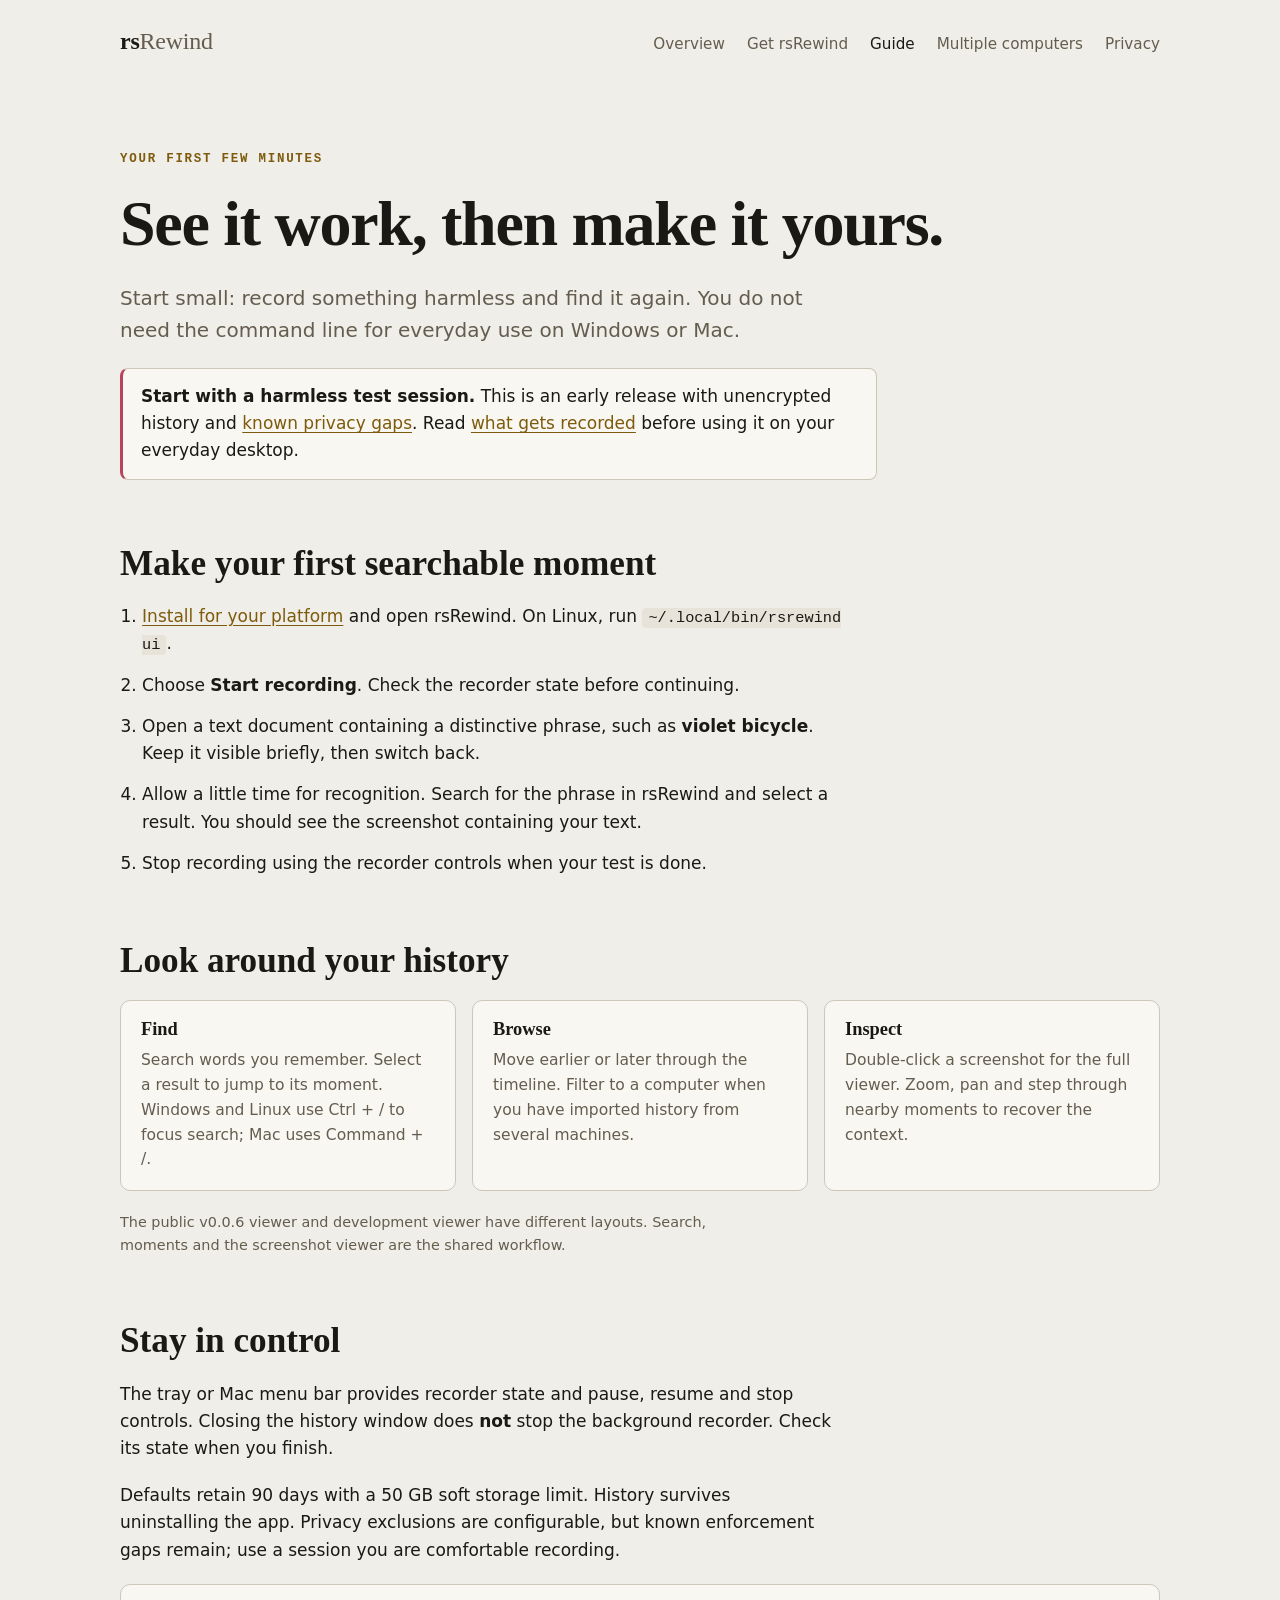
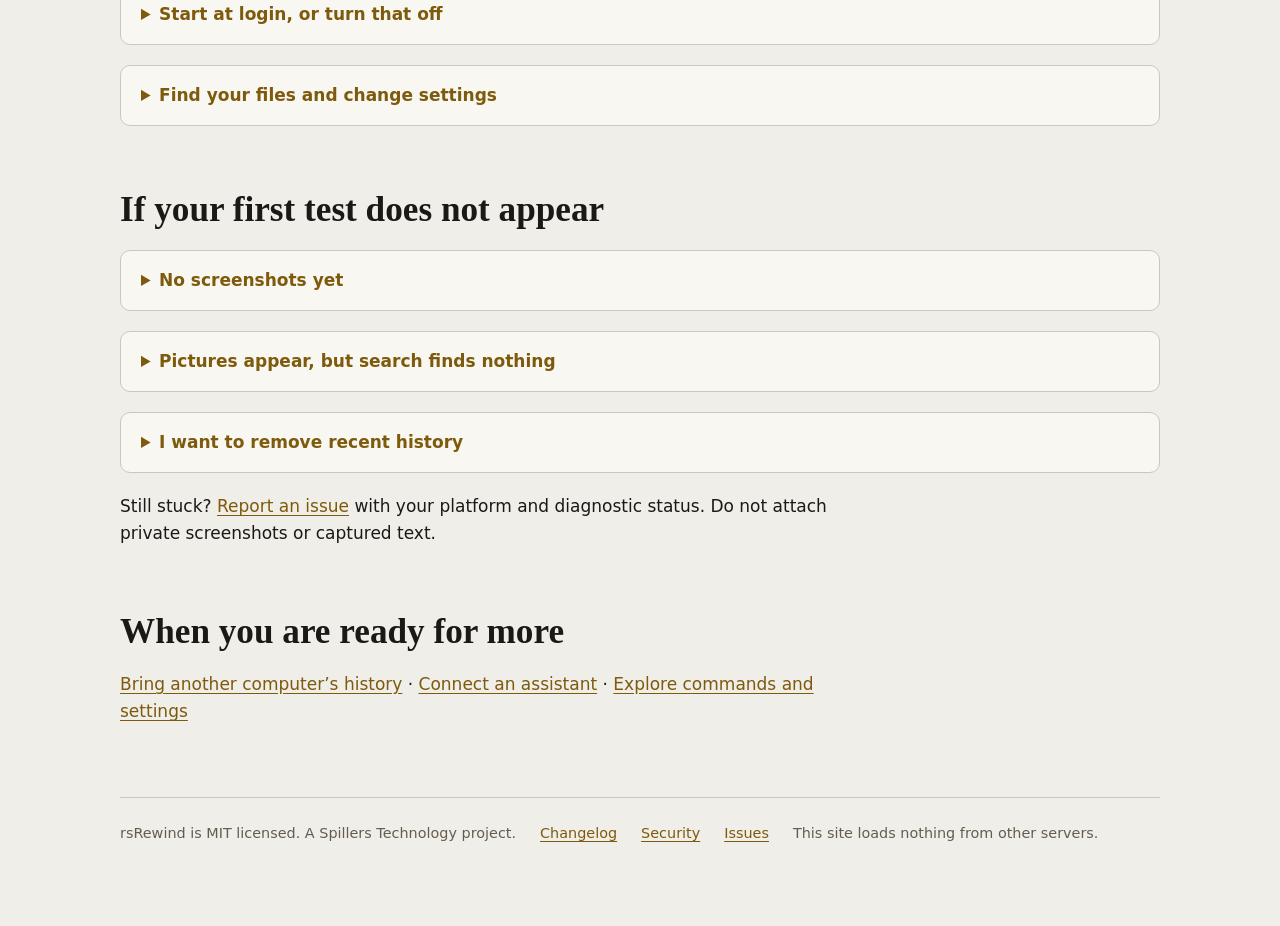
==== site/guide.html @ e47fdcc1 "Make onboarding product-first with platform-aware downloads" ====
<!doctype html>
<html lang="en">
<head>
<meta charset="utf-8">
<meta name="viewport" content="width=device-width,initial-scale=1">
<title>Your first few minutes — rsRewind</title>
<meta name="description" content="Record a harmless test, search your history, and learn the everyday controls.">
<link rel="icon" href="data:image/svg+xml,%3Csvg xmlns=%27http://www.w3.org/2000/svg%27 viewBox=%270 0 32 32%27%3E%3Crect width=%2732%27 height=%2732%27 rx=%277%27 fill=%27%230e0d0c%27/%3E%3Ccircle cx=%2716%27 cy=%2716%27 r=%278%27 fill=%27none%27 stroke=%27%23d4a64a%27 stroke-width=%273%27/%3E%3Cpath d=%27M16 8v8l-5 3%27 stroke=%27%23d4a64a%27 stroke-width=%273%27 fill=%27none%27/%3E%3C/svg%3E">
<link rel="stylesheet" href="style.css">
</head>
<body>
<a class="skip" href="#main">Skip to content</a>
<div class="wrap">
<header class="top"><a class="brand" href="index.html">rs<span>Rewind</span></a><nav aria-label="Site"><a href="index.html">Overview</a><a href="install.html">Get rsRewind</a><a href="guide.html" aria-current="page">Guide</a><a href="probes.html">Multiple computers</a><a href="privacy.html">Privacy</a></nav></header>
<main id="main">
<section class="hero"><div class="kicker">Your first few minutes</div><h1>See it work, then make it yours.</h1><p class="lede">Start small: record something harmless and find it again. You do not need the command line for everyday use on Windows or Mac.</p><div class="callout warn"><p><strong>Start with a harmless test session.</strong> This is an early release with unencrypted history and <a href="https://github.com/spilloid/rsRewind/issues/12">known privacy gaps</a>. Read <a href="privacy.html">what gets recorded</a> before using it on your everyday desktop.</p></div></section>
<section><h2>Make your first searchable moment</h2><ol class="steps"><li><a href="install.html">Install for your platform</a> and open rsRewind. On Linux, run <code>~/.local/bin/rsrewind ui</code>.</li><li>Choose <strong>Start recording</strong>. Check the recorder state before continuing.</li><li>Open a text document containing a distinctive phrase, such as <strong>violet bicycle</strong>. Keep it visible briefly, then switch back.</li><li>Allow a little time for recognition. Search for the phrase in rsRewind and select a result. You should see the screenshot containing your text.</li><li>Stop recording using the recorder controls when your test is done.</li></ol></section>
<section><h2>Look around your history</h2><div class="grid"><div class="card"><h3>Find</h3><p>Search words you remember. Select a result to jump to its moment. Windows and Linux use Ctrl + / to focus search; Mac uses Command + /.</p></div><div class="card"><h3>Browse</h3><p>Move earlier or later through the timeline. Filter to a computer when you have imported history from several machines.</p></div><div class="card"><h3>Inspect</h3><p>Double-click a screenshot for the full viewer. Zoom, pan and step through nearby moments to recover the context.</p></div></div><p class="note">The public v0.0.6 viewer and development viewer have different layouts. Search, moments and the screenshot viewer are the shared workflow.</p></section>
<section><h2>Stay in control</h2><p>The tray or Mac menu bar provides recorder state and pause, resume and stop controls. Closing the history window does <strong>not</strong> stop the background recorder. Check its state when you finish.</p><p>Defaults retain 90 days with a 50 GB soft storage limit. History survives uninstalling the app. Privacy exclusions are configurable, but known enforcement gaps remain; use a session you are comfortable recording.</p><details><summary>Start at login, or turn that off</summary><p>Use the first-run login option where offered, or run <code>rsrewind tray --autostart on</code>. Use <code>--autostart off</code> to disable future login startup. Turning it off does not stop a running recorder or delete history. Mac commands use the executable inside the app; see <a href="https://github.com/spilloid/rsRewind/blob/main/docs/macos.md">Mac setup</a>.</p></details><details><summary>Find your files and change settings</summary><p><code>rsrewind data-dir</code> prints the folder holding your history and <code>config.toml</code>. Defaults are <code>%LOCALAPPDATA%\rsRewind</code> on Windows, <code>~/.local/share/rsRewind</code> on Linux (unless XDG_DATA_HOME is set), and <code>~/Library/Application Support/rsRewind</code> on Mac.</p><p><a href="https://github.com/spilloid/rsRewind/blob/main/docs/cli.md">Storage, settings and command reference →</a></p></details></section>
<section><h2>If your first test does not appear</h2><details><summary>No screenshots yet</summary><p>Check that recording is running, not paused. Try changing the visible screen. Idle, lock and exclusion rules can prevent capture. Run <code>rsrewind doctor</code> for diagnostics. On Mac, check screen-recording permission and restart the app if requested.</p></details><details><summary>Pictures appear, but search finds nothing</summary><p>Text recognition runs in the background; allow it time and try a clear, large text phrase. On Linux, install Tesseract and restart the recorder. On Windows, doctor checks whether an OCR language is available. Mac uses on-device Vision text recognition.</p></details><details><summary>I want to remove recent history</summary><p>Use the tray or menu-bar forget action and confirm it, or <code>rsrewind forget 15m --yes</code>. This removes recent history from the active store. It does not erase backups, exports or copies held elsewhere. <a href="privacy.html">Read deletion limits</a>.</p></details><p>Still stuck? <a href="https://github.com/spilloid/rsRewind/issues">Report an issue</a> with your platform and diagnostic status. Do not attach private screenshots or captured text.</p></section>
<section><h2>When you are ready for more</h2><p><a href="probes.html">Bring another computer’s history</a> · <a href="https://github.com/spilloid/rsRewind/blob/main/docs/mcp.md">Connect an assistant</a> · <a href="https://github.com/spilloid/rsRewind/blob/main/docs/cli.md">Explore commands and settings</a></p></section>
</main>
<footer>
  <span>rsRewind is MIT licensed. A Spillers Technology project.</span>
  <a href="https://github.com/spilloid/rsRewind/blob/main/CHANGELOG.md">Changelog</a>
  <a href="https://github.com/spilloid/rsRewind/blob/main/SECURITY.md">Security</a>
  <a href="https://github.com/spilloid/rsRewind/issues">Issues</a>
  <span>This site loads nothing from other servers.</span>
</footer>

</div>
</body>
</html>
---- site/style.css ----
/* rsRewind site. Satin black, warm ivory, gold accent. System fonts only: a privacy tool's site
   makes no third-party requests (no web fonts, no analytics, no CDN scripts). */
:root{
  --bg:#0e0d0c; --surface:#171513; --raised:#201d1a; --ink:#efe8da; --muted:#a39a88; --line:#33302b;
  --gold:#d4a64a; --violet:#a597ff; --sky:#6cc1e8; --mint:#6fd0a8; --rose:#e8869a; --on-gold:#17120a;
  --display:Charter,'Iowan Old Style','Palatino Linotype',Palatino,Georgia,serif;
  --body:system-ui,-apple-system,'Segoe UI',Roboto,'Helvetica Neue',sans-serif;
  --mono:ui-monospace,'Cascadia Code','SF Mono',Consolas,monospace;
  color-scheme:dark;
}
@media (prefers-color-scheme:light){:root:not([data-theme="dark"]){
  --bg:#f0eee8; --surface:#f9f7f2; --raised:#e7e3d9; --ink:#1b1916; --muted:#645d4f; --line:#cdc7b9;
  --gold:#7d5a0c; --violet:#5a47d6; --sky:#1f6f99; --mint:#17795a; --rose:#b8435c; --on-gold:#fff8e8; color-scheme:light}}
:root[data-theme="light"]{
  --bg:#f0eee8; --surface:#f9f7f2; --raised:#e7e3d9; --ink:#1b1916; --muted:#645d4f; --line:#cdc7b9;
  --gold:#7d5a0c; --violet:#5a47d6; --sky:#1f6f99; --mint:#17795a; --rose:#b8435c; --on-gold:#fff8e8; color-scheme:light}
:root[data-theme="dark"]{
  --bg:#0e0d0c; --surface:#171513; --raised:#201d1a; --ink:#efe8da; --muted:#a39a88; --line:#33302b;
  --gold:#d4a64a; --violet:#a597ff; --sky:#6cc1e8; --mint:#6fd0a8; --rose:#e8869a; --on-gold:#17120a; color-scheme:dark}
*{box-sizing:border-box}
html{scroll-behavior:smooth}
body{margin:0;background:var(--bg);color:var(--ink);font:400 17px/1.6 var(--body);padding-inline:20px}
a{color:var(--gold);text-underline-offset:3px} a:hover{color:var(--ink)}
a:focus-visible,button:focus-visible{outline:2px solid var(--gold);outline-offset:3px;border-radius:3px}
.wrap{max-width:1040px;margin:0 auto;display:flex;flex-direction:column;gap:72px;padding-block:28px 80px}
header.top{display:flex;flex-wrap:wrap;gap:12px 28px;align-items:baseline;justify-content:space-between}
.brand{font:700 1.5rem var(--display);color:var(--ink);text-decoration:none;letter-spacing:-.01em}
.brand span{color:var(--muted);font-weight:400}
nav{display:flex;flex-wrap:wrap;gap:6px 22px;font-size:.95rem}
nav a{color:var(--muted);text-decoration:none} nav a:hover,nav a[aria-current]{color:var(--ink)}
h1,h2,h3{font-family:var(--display);line-height:1.12;text-wrap:balance;margin:0}
h1{font-size:clamp(2.3rem,6vw,4rem);font-weight:700;letter-spacing:-.02em}
h2{font-size:clamp(1.6rem,3.4vw,2.2rem);font-weight:700}
h3{font-size:1.15rem;font-weight:700}
p{margin:0;max-width:66ch} .lede{font-size:1.25rem;color:var(--muted);max-width:56ch}
.kicker{font:600 .78rem var(--mono);letter-spacing:.14em;text-transform:uppercase;color:var(--gold)}
section{display:flex;flex-direction:column;gap:20px;min-width:0}
.hero{display:flex;flex-direction:column;gap:22px;padding-top:24px}
.cta{display:flex;flex-wrap:wrap;gap:12px;align-items:center}
.btn{display:inline-block;font:600 1rem var(--body);padding:12px 20px;border-radius:8px;text-decoration:none;border:1px solid var(--line);color:var(--ink);background:var(--raised)}
.btn.primary{background:var(--gold);color:var(--on-gold);border-color:var(--gold)}
.btn:hover{border-color:var(--gold);color:var(--ink)} .btn.primary:hover{color:var(--on-gold);filter:brightness(1.08)}
.note{font-size:.9rem;color:var(--muted)}
.grid{display:grid;grid-template-columns:repeat(auto-fit,minmax(250px,1fr));gap:16px}
.card{background:var(--surface);border:1px solid var(--line);border-radius:10px;padding:18px 20px;display:flex;flex-direction:column;gap:8px;min-width:0}
.card p{font-size:.97rem;color:var(--muted)}
pre,code{font-family:var(--mono)} code{font-size:.9em;background:var(--raised);padding:1px 6px;border-radius:4px}
pre{margin:0;background:var(--surface);border:1px solid var(--line);border-radius:8px;padding:14px 16px;overflow-x:auto;font-size:.88rem;line-height:1.55}
pre code{background:none;padding:0}
.shot{margin:0;display:flex;flex-direction:column;gap:10px}
.shot img{width:100%;height:auto;display:block;border-radius:10px;border:1px solid var(--line);background:var(--surface)}
.shot figcaption{font-size:.92rem;color:var(--muted);max-width:70ch}
.shots{display:grid;grid-template-columns:repeat(auto-fit,minmax(min(100%,460px),1fr));gap:28px}
.shot.wide{grid-column:1/-1}
.tablewrap{overflow-x:auto;border:1px solid var(--line);border-radius:10px}
table{border-collapse:collapse;width:100%;min-width:560px;font-size:.95rem}
th,td{padding:10px 14px;text-align:left;border-bottom:1px solid var(--line);vertical-align:top}
th{font-size:.74rem;letter-spacing:.1em;text-transform:uppercase;color:var(--muted)} tr:last-child td{border-bottom:0}
ol.steps{margin:0;padding-left:1.3em;display:flex;flex-direction:column;gap:14px;max-width:68ch}
.callout{border:1px solid var(--line);border-left:3px solid var(--gold);border-radius:8px;padding:14px 18px;background:var(--surface);max-width:70ch}
.callout.warn{border-left-color:var(--rose)}
footer{border-top:1px solid var(--line);padding-top:24px;display:flex;flex-wrap:wrap;gap:8px 24px;color:var(--muted);font-size:.9rem}
@media (max-width:560px){body{font-size:16px;padding-inline:16px}.wrap{gap:56px}table{min-width:0;font-size:.9rem}th,td{padding:9px 10px}}
@media (prefers-reduced-motion:reduce){html{scroll-behavior:auto}}

main{display:flex;flex-direction:column;gap:64px;min-width:0}
section[id]{scroll-margin-top:24px}
details{border:1px solid var(--line);border-radius:10px;padding:16px 20px;background:var(--surface)}
summary{cursor:pointer;font-weight:600;color:var(--gold)}
summary:focus-visible{outline:2px solid var(--gold);outline-offset:4px}
details[open]>:not(summary){margin-top:18px}
details section{margin-top:32px}
.skip{position:absolute;top:-100px;left:16px;background:var(--surface);padding:12px;z-index:2}
.skip:focus{top:8px}
@media(max-width:560px){main{gap:48px}.btn{width:100%;text-align:center}}
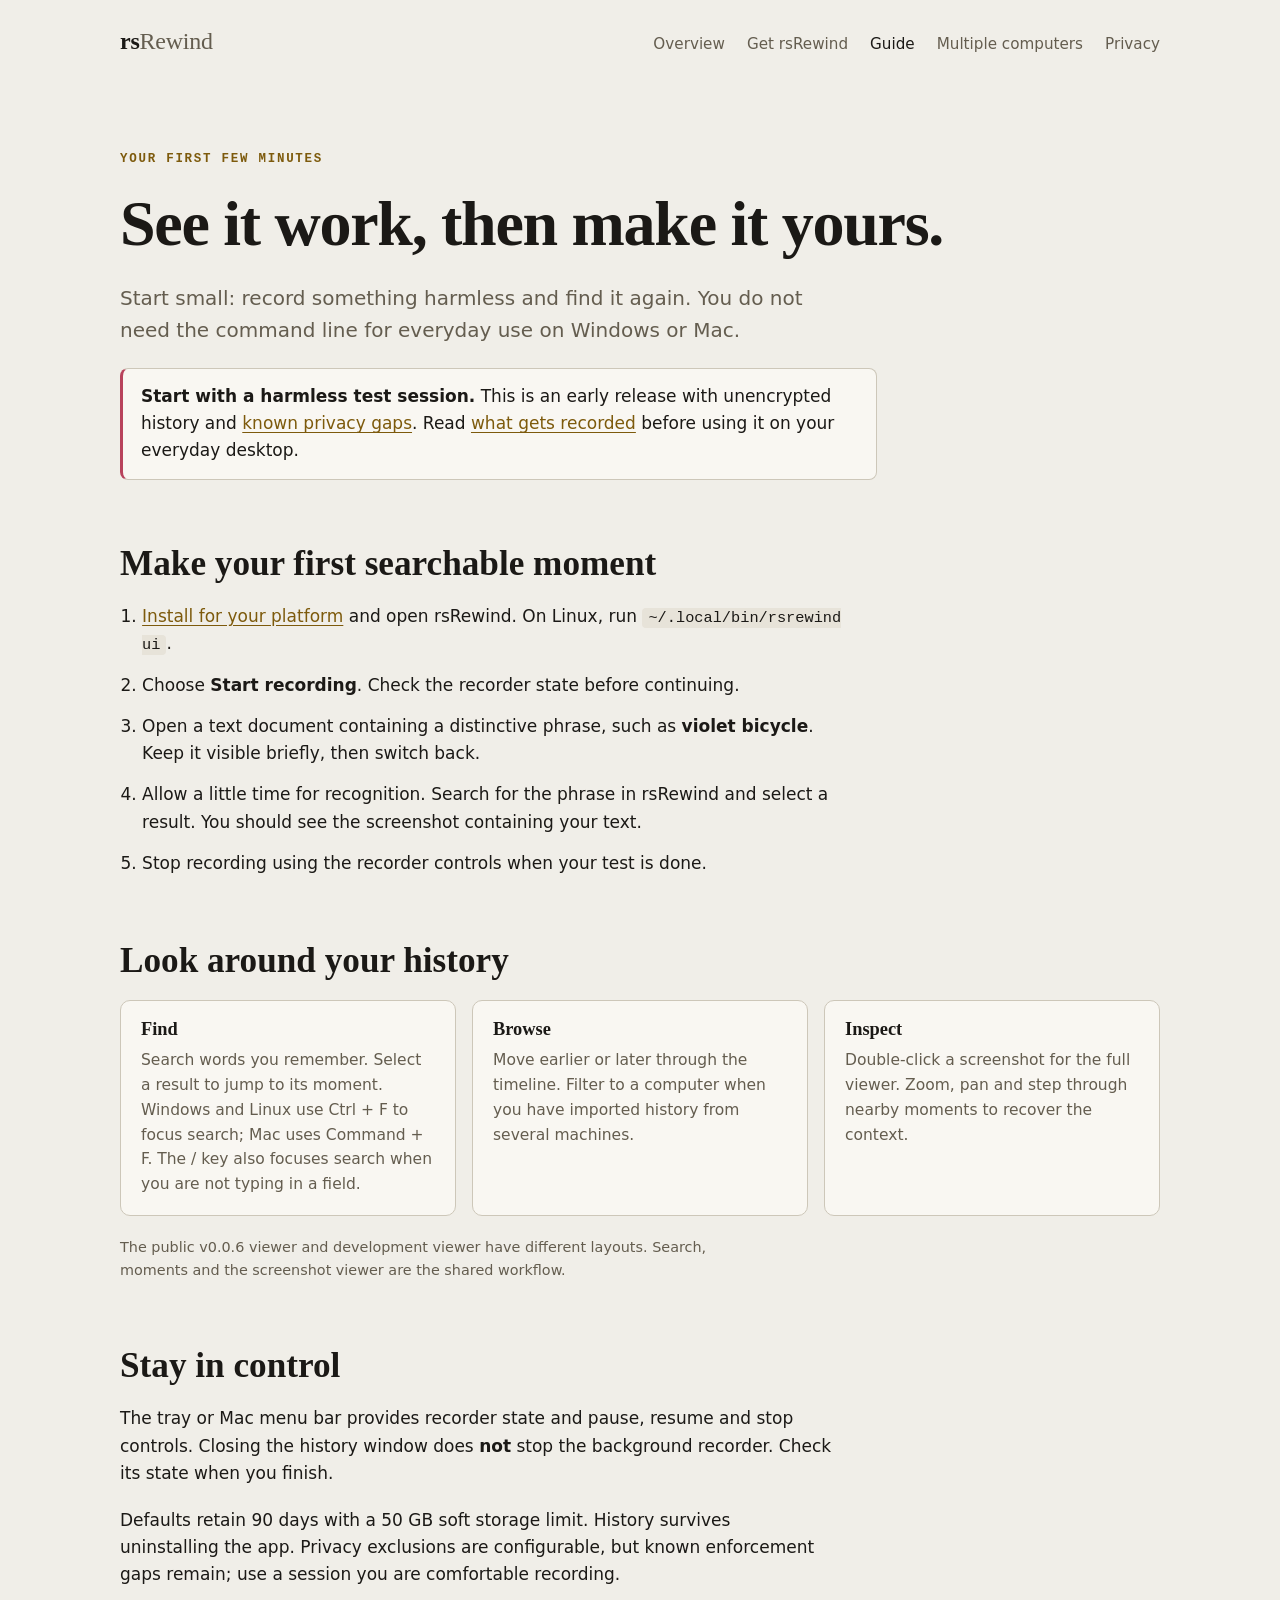
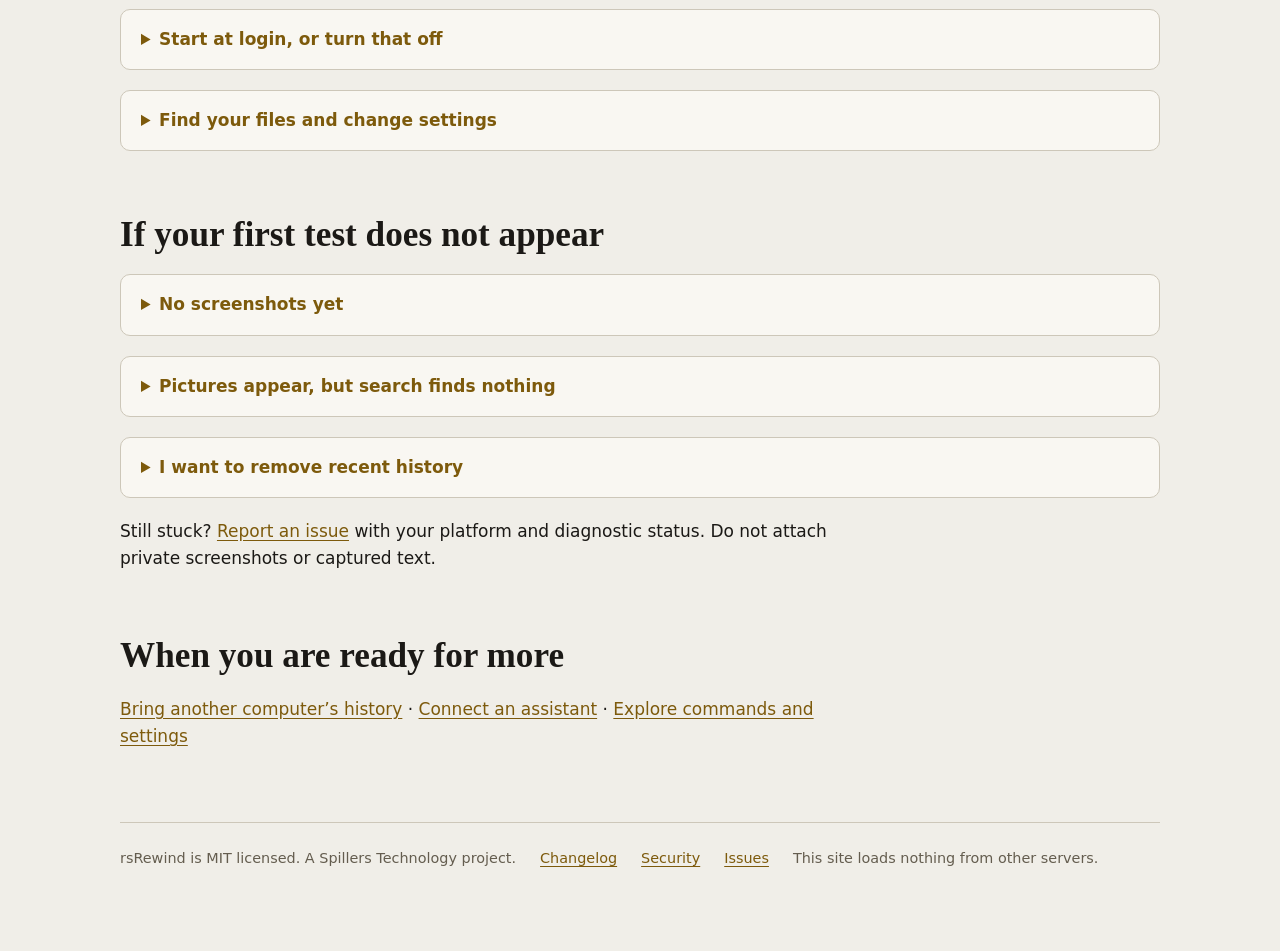
==== commit 49bda262: "Verify guide shortcuts and document Mac bundle notices" ====
--- a/site/guide.html
+++ b/site/guide.html
@@ -15,7 +15,7 @@
 <main id="main">
 <section class="hero"><div class="kicker">Your first few minutes</div><h1>See it work, then make it yours.</h1><p class="lede">Start small: record something harmless and find it again. You do not need the command line for everyday use on Windows or Mac.</p><div class="callout warn"><p><strong>Start with a harmless test session.</strong> This is an early release with unencrypted history and <a href="https://github.com/spilloid/rsRewind/issues/12">known privacy gaps</a>. Read <a href="privacy.html">what gets recorded</a> before using it on your everyday desktop.</p></div></section>
 <section><h2>Make your first searchable moment</h2><ol class="steps"><li><a href="install.html">Install for your platform</a> and open rsRewind. On Linux, run <code>~/.local/bin/rsrewind ui</code>.</li><li>Choose <strong>Start recording</strong>. Check the recorder state before continuing.</li><li>Open a text document containing a distinctive phrase, such as <strong>violet bicycle</strong>. Keep it visible briefly, then switch back.</li><li>Allow a little time for recognition. Search for the phrase in rsRewind and select a result. You should see the screenshot containing your text.</li><li>Stop recording using the recorder controls when your test is done.</li></ol></section>
-<section><h2>Look around your history</h2><div class="grid"><div class="card"><h3>Find</h3><p>Search words you remember. Select a result to jump to its moment. Windows and Linux use Ctrl + / to focus search; Mac uses Command + /.</p></div><div class="card"><h3>Browse</h3><p>Move earlier or later through the timeline. Filter to a computer when you have imported history from several machines.</p></div><div class="card"><h3>Inspect</h3><p>Double-click a screenshot for the full viewer. Zoom, pan and step through nearby moments to recover the context.</p></div></div><p class="note">The public v0.0.6 viewer and development viewer have different layouts. Search, moments and the screenshot viewer are the shared workflow.</p></section>
+<section><h2>Look around your history</h2><div class="grid"><div class="card"><h3>Find</h3><p>Search words you remember. Select a result to jump to its moment. Windows and Linux use Ctrl + F to focus search; Mac uses Command + F. The / key also focuses search when you are not typing in a field.</p></div><div class="card"><h3>Browse</h3><p>Move earlier or later through the timeline. Filter to a computer when you have imported history from several machines.</p></div><div class="card"><h3>Inspect</h3><p>Double-click a screenshot for the full viewer. Zoom, pan and step through nearby moments to recover the context.</p></div></div><p class="note">The public v0.0.6 viewer and development viewer have different layouts. Search, moments and the screenshot viewer are the shared workflow.</p></section>
 <section><h2>Stay in control</h2><p>The tray or Mac menu bar provides recorder state and pause, resume and stop controls. Closing the history window does <strong>not</strong> stop the background recorder. Check its state when you finish.</p><p>Defaults retain 90 days with a 50 GB soft storage limit. History survives uninstalling the app. Privacy exclusions are configurable, but known enforcement gaps remain; use a session you are comfortable recording.</p><details><summary>Start at login, or turn that off</summary><p>Use the first-run login option where offered, or run <code>rsrewind tray --autostart on</code>. Use <code>--autostart off</code> to disable future login startup. Turning it off does not stop a running recorder or delete history. Mac commands use the executable inside the app; see <a href="https://github.com/spilloid/rsRewind/blob/main/docs/macos.md">Mac setup</a>.</p></details><details><summary>Find your files and change settings</summary><p><code>rsrewind data-dir</code> prints the folder holding your history and <code>config.toml</code>. Defaults are <code>%LOCALAPPDATA%\rsRewind</code> on Windows, <code>~/.local/share/rsRewind</code> on Linux (unless XDG_DATA_HOME is set), and <code>~/Library/Application Support/rsRewind</code> on Mac.</p><p><a href="https://github.com/spilloid/rsRewind/blob/main/docs/cli.md">Storage, settings and command reference →</a></p></details></section>
 <section><h2>If your first test does not appear</h2><details><summary>No screenshots yet</summary><p>Check that recording is running, not paused. Try changing the visible screen. Idle, lock and exclusion rules can prevent capture. Run <code>rsrewind doctor</code> for diagnostics. On Mac, check screen-recording permission and restart the app if requested.</p></details><details><summary>Pictures appear, but search finds nothing</summary><p>Text recognition runs in the background; allow it time and try a clear, large text phrase. On Linux, install Tesseract and restart the recorder. On Windows, doctor checks whether an OCR language is available. Mac uses on-device Vision text recognition.</p></details><details><summary>I want to remove recent history</summary><p>Use the tray or menu-bar forget action and confirm it, or <code>rsrewind forget 15m --yes</code>. This removes recent history from the active store. It does not erase backups, exports or copies held elsewhere. <a href="privacy.html">Read deletion limits</a>.</p></details><p>Still stuck? <a href="https://github.com/spilloid/rsRewind/issues">Report an issue</a> with your platform and diagnostic status. Do not attach private screenshots or captured text.</p></section>
 <section><h2>When you are ready for more</h2><p><a href="probes.html">Bring another computer’s history</a> · <a href="https://github.com/spilloid/rsRewind/blob/main/docs/mcp.md">Connect an assistant</a> · <a href="https://github.com/spilloid/rsRewind/blob/main/docs/cli.md">Explore commands and settings</a></p></section>
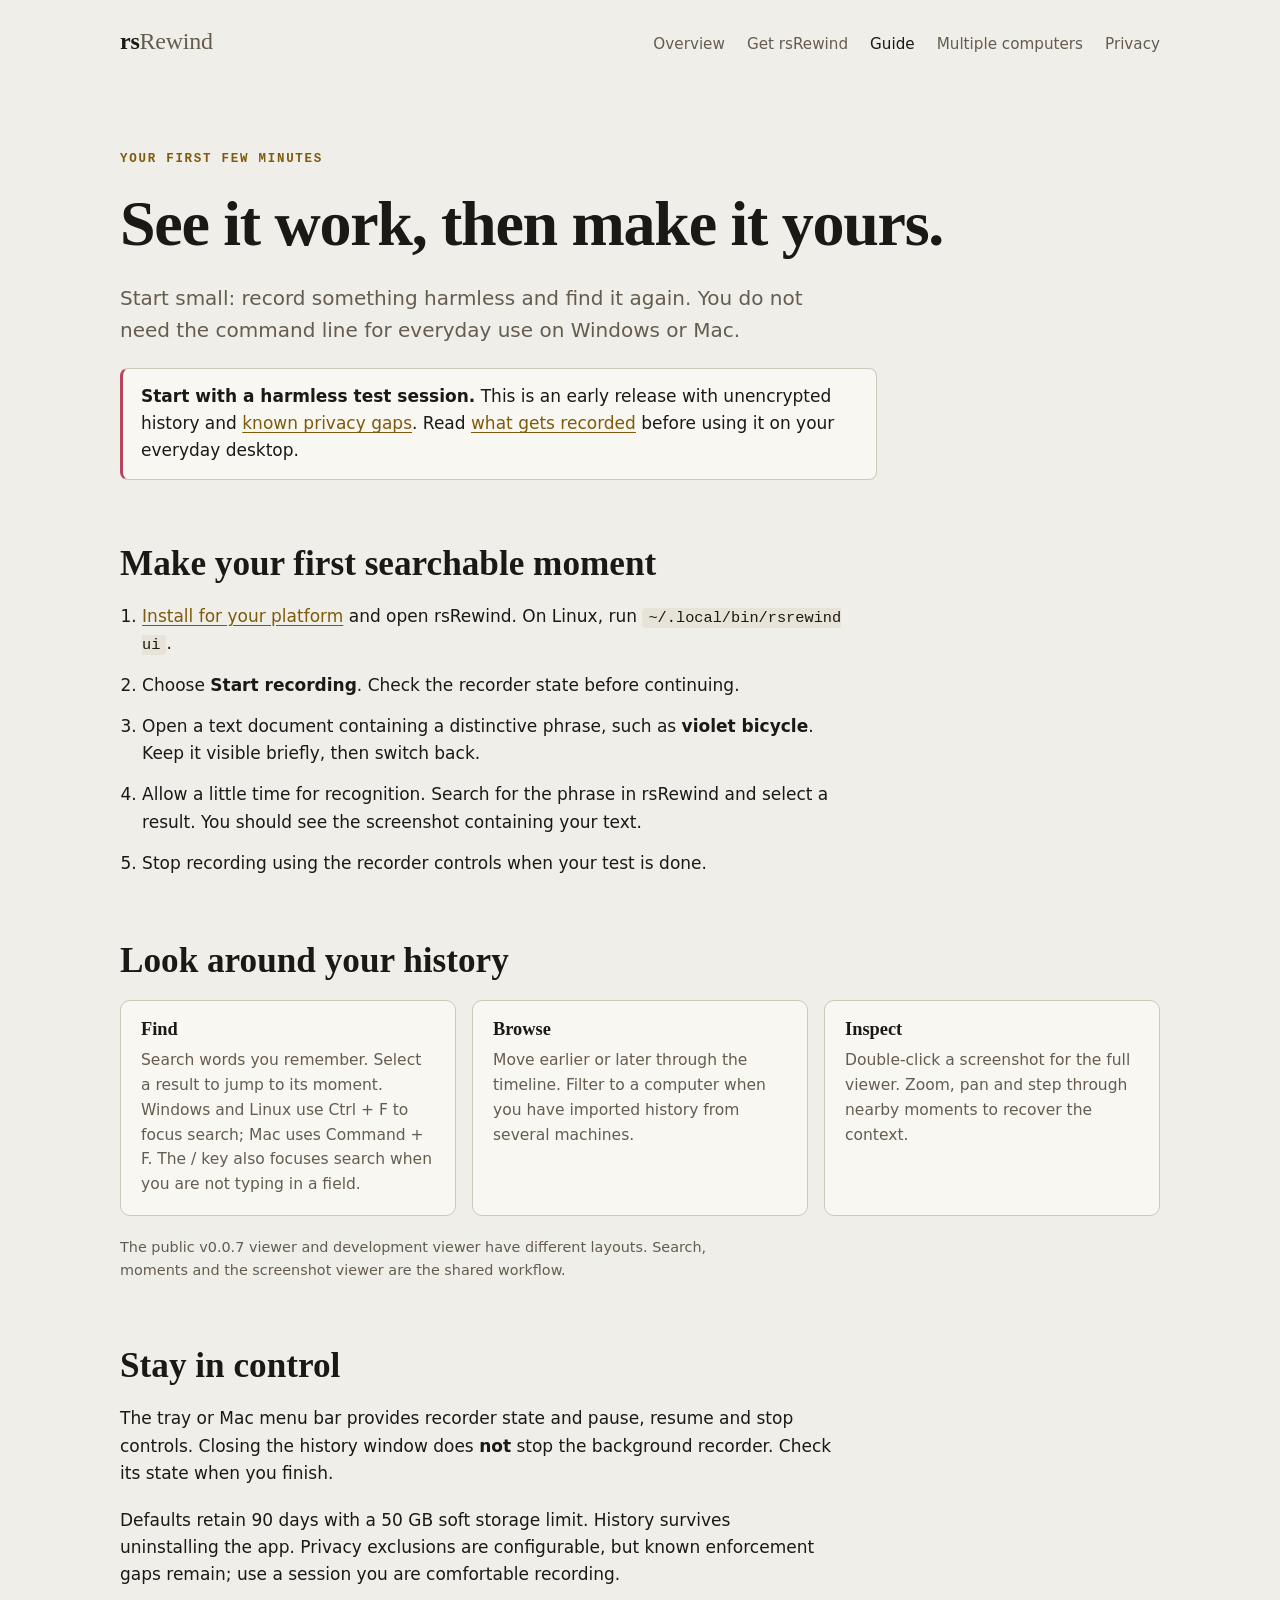
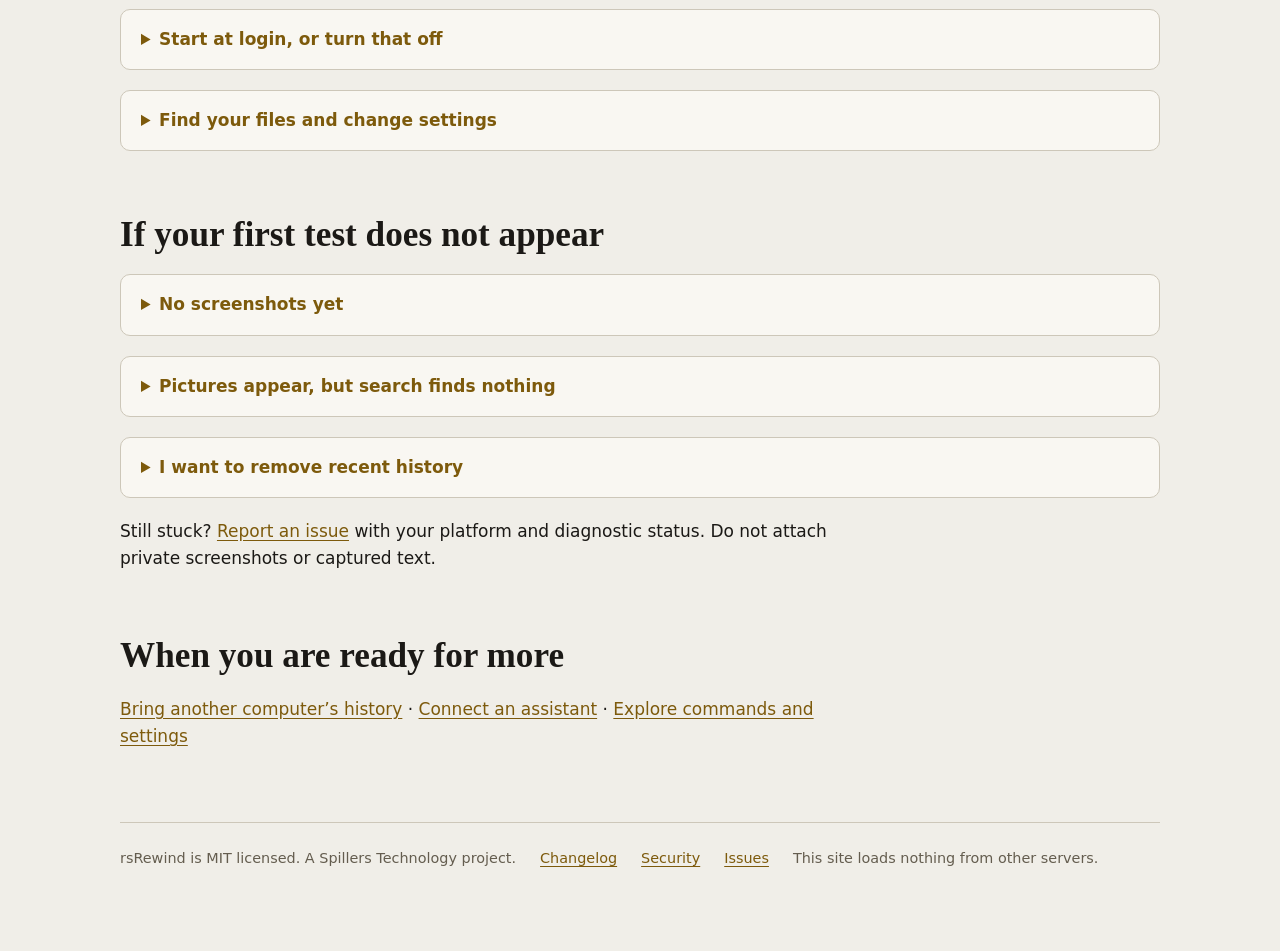
==== commit 4007bd5c: "release: 0.0.7, with AppImage and macOS DMG in the release pipeline The release workflow now builds " ====
--- a/site/guide.html
+++ b/site/guide.html
@@ -15,7 +15,7 @@
 <main id="main">
 <section class="hero"><div class="kicker">Your first few minutes</div><h1>See it work, then make it yours.</h1><p class="lede">Start small: record something harmless and find it again. You do not need the command line for everyday use on Windows or Mac.</p><div class="callout warn"><p><strong>Start with a harmless test session.</strong> This is an early release with unencrypted history and <a href="https://github.com/spilloid/rsRewind/issues/12">known privacy gaps</a>. Read <a href="privacy.html">what gets recorded</a> before using it on your everyday desktop.</p></div></section>
 <section><h2>Make your first searchable moment</h2><ol class="steps"><li><a href="install.html">Install for your platform</a> and open rsRewind. On Linux, run <code>~/.local/bin/rsrewind ui</code>.</li><li>Choose <strong>Start recording</strong>. Check the recorder state before continuing.</li><li>Open a text document containing a distinctive phrase, such as <strong>violet bicycle</strong>. Keep it visible briefly, then switch back.</li><li>Allow a little time for recognition. Search for the phrase in rsRewind and select a result. You should see the screenshot containing your text.</li><li>Stop recording using the recorder controls when your test is done.</li></ol></section>
-<section><h2>Look around your history</h2><div class="grid"><div class="card"><h3>Find</h3><p>Search words you remember. Select a result to jump to its moment. Windows and Linux use Ctrl + F to focus search; Mac uses Command + F. The / key also focuses search when you are not typing in a field.</p></div><div class="card"><h3>Browse</h3><p>Move earlier or later through the timeline. Filter to a computer when you have imported history from several machines.</p></div><div class="card"><h3>Inspect</h3><p>Double-click a screenshot for the full viewer. Zoom, pan and step through nearby moments to recover the context.</p></div></div><p class="note">The public v0.0.6 viewer and development viewer have different layouts. Search, moments and the screenshot viewer are the shared workflow.</p></section>
+<section><h2>Look around your history</h2><div class="grid"><div class="card"><h3>Find</h3><p>Search words you remember. Select a result to jump to its moment. Windows and Linux use Ctrl + F to focus search; Mac uses Command + F. The / key also focuses search when you are not typing in a field.</p></div><div class="card"><h3>Browse</h3><p>Move earlier or later through the timeline. Filter to a computer when you have imported history from several machines.</p></div><div class="card"><h3>Inspect</h3><p>Double-click a screenshot for the full viewer. Zoom, pan and step through nearby moments to recover the context.</p></div></div><p class="note">The public v0.0.7 viewer and development viewer have different layouts. Search, moments and the screenshot viewer are the shared workflow.</p></section>
 <section><h2>Stay in control</h2><p>The tray or Mac menu bar provides recorder state and pause, resume and stop controls. Closing the history window does <strong>not</strong> stop the background recorder. Check its state when you finish.</p><p>Defaults retain 90 days with a 50 GB soft storage limit. History survives uninstalling the app. Privacy exclusions are configurable, but known enforcement gaps remain; use a session you are comfortable recording.</p><details><summary>Start at login, or turn that off</summary><p>Use the first-run login option where offered, or run <code>rsrewind tray --autostart on</code>. Use <code>--autostart off</code> to disable future login startup. Turning it off does not stop a running recorder or delete history. Mac commands use the executable inside the app; see <a href="https://github.com/spilloid/rsRewind/blob/main/docs/macos.md">Mac setup</a>.</p></details><details><summary>Find your files and change settings</summary><p><code>rsrewind data-dir</code> prints the folder holding your history and <code>config.toml</code>. Defaults are <code>%LOCALAPPDATA%\rsRewind</code> on Windows, <code>~/.local/share/rsRewind</code> on Linux (unless XDG_DATA_HOME is set), and <code>~/Library/Application Support/rsRewind</code> on Mac.</p><p><a href="https://github.com/spilloid/rsRewind/blob/main/docs/cli.md">Storage, settings and command reference →</a></p></details></section>
 <section><h2>If your first test does not appear</h2><details><summary>No screenshots yet</summary><p>Check that recording is running, not paused. Try changing the visible screen. Idle, lock and exclusion rules can prevent capture. Run <code>rsrewind doctor</code> for diagnostics. On Mac, check screen-recording permission and restart the app if requested.</p></details><details><summary>Pictures appear, but search finds nothing</summary><p>Text recognition runs in the background; allow it time and try a clear, large text phrase. On Linux, install Tesseract and restart the recorder. On Windows, doctor checks whether an OCR language is available. Mac uses on-device Vision text recognition.</p></details><details><summary>I want to remove recent history</summary><p>Use the tray or menu-bar forget action and confirm it, or <code>rsrewind forget 15m --yes</code>. This removes recent history from the active store. It does not erase backups, exports or copies held elsewhere. <a href="privacy.html">Read deletion limits</a>.</p></details><p>Still stuck? <a href="https://github.com/spilloid/rsRewind/issues">Report an issue</a> with your platform and diagnostic status. Do not attach private screenshots or captured text.</p></section>
 <section><h2>When you are ready for more</h2><p><a href="probes.html">Bring another computer’s history</a> · <a href="https://github.com/spilloid/rsRewind/blob/main/docs/mcp.md">Connect an assistant</a> · <a href="https://github.com/spilloid/rsRewind/blob/main/docs/cli.md">Explore commands and settings</a></p></section>
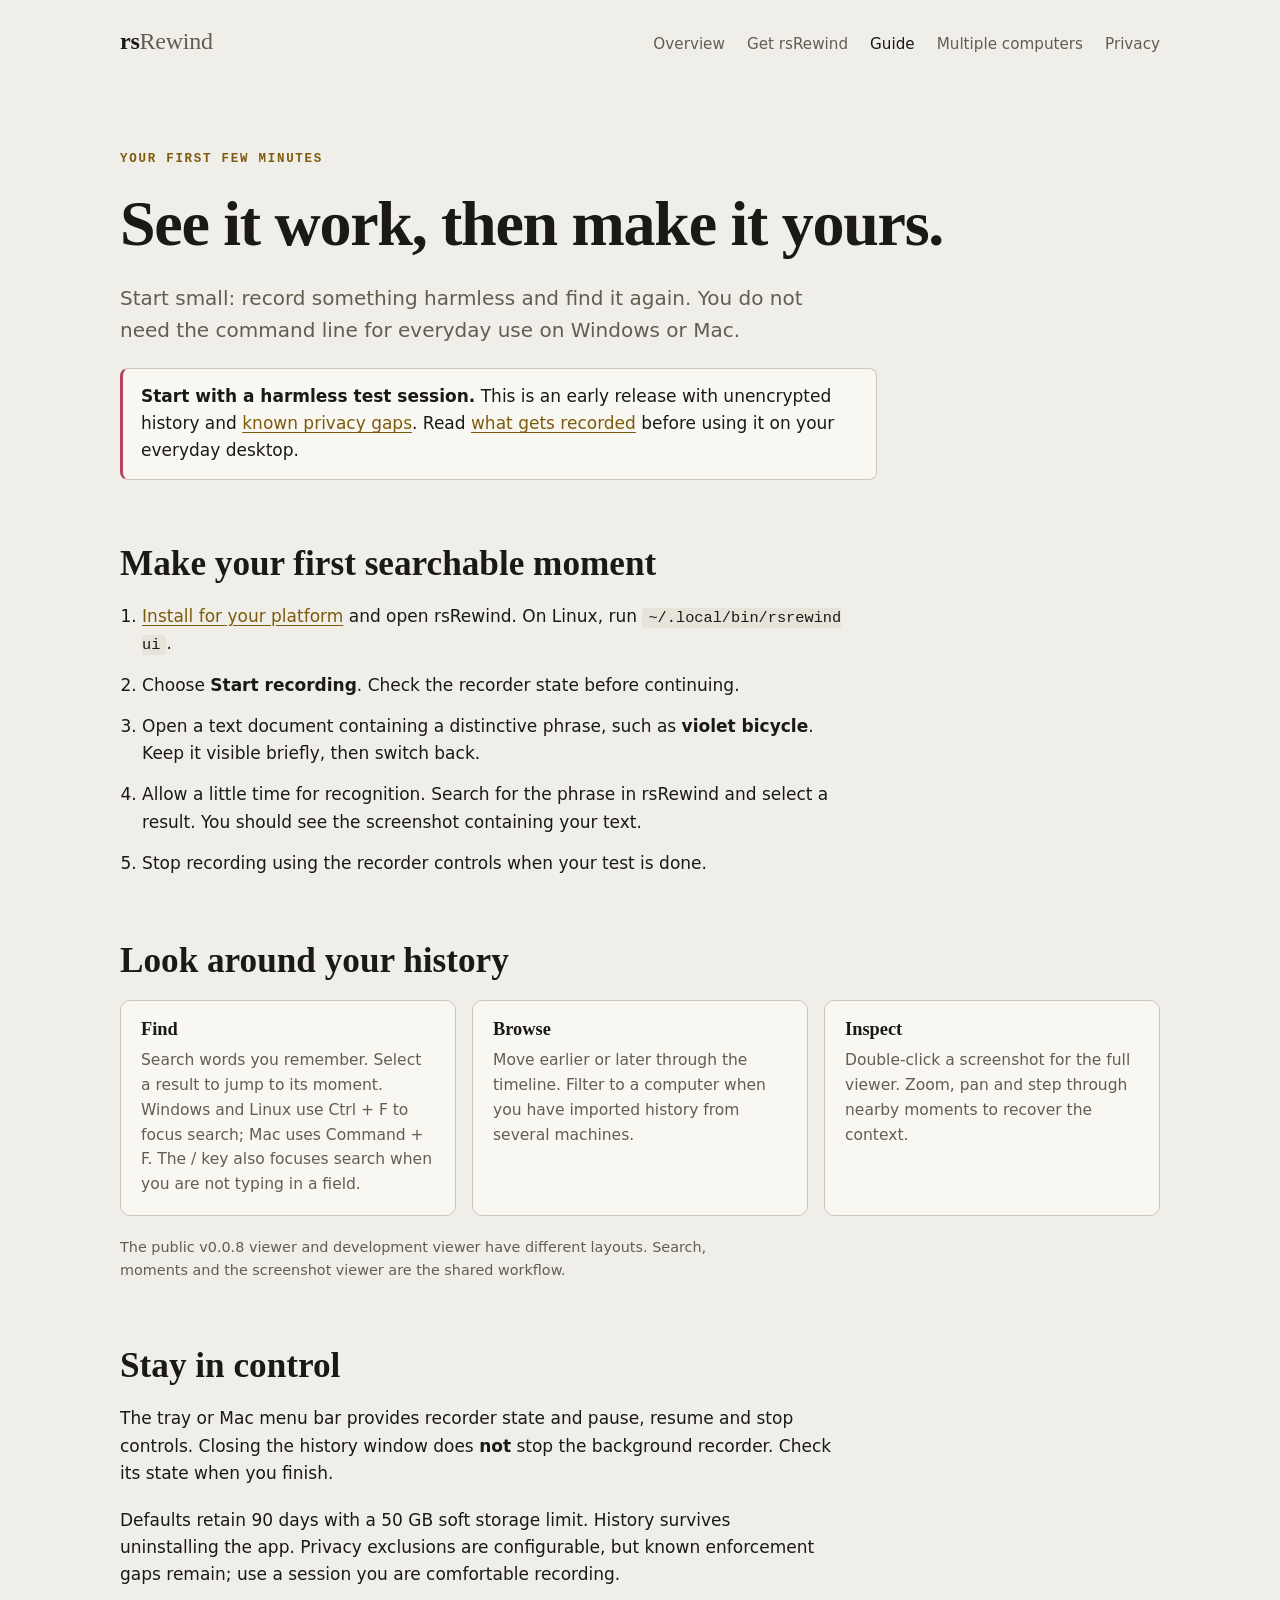
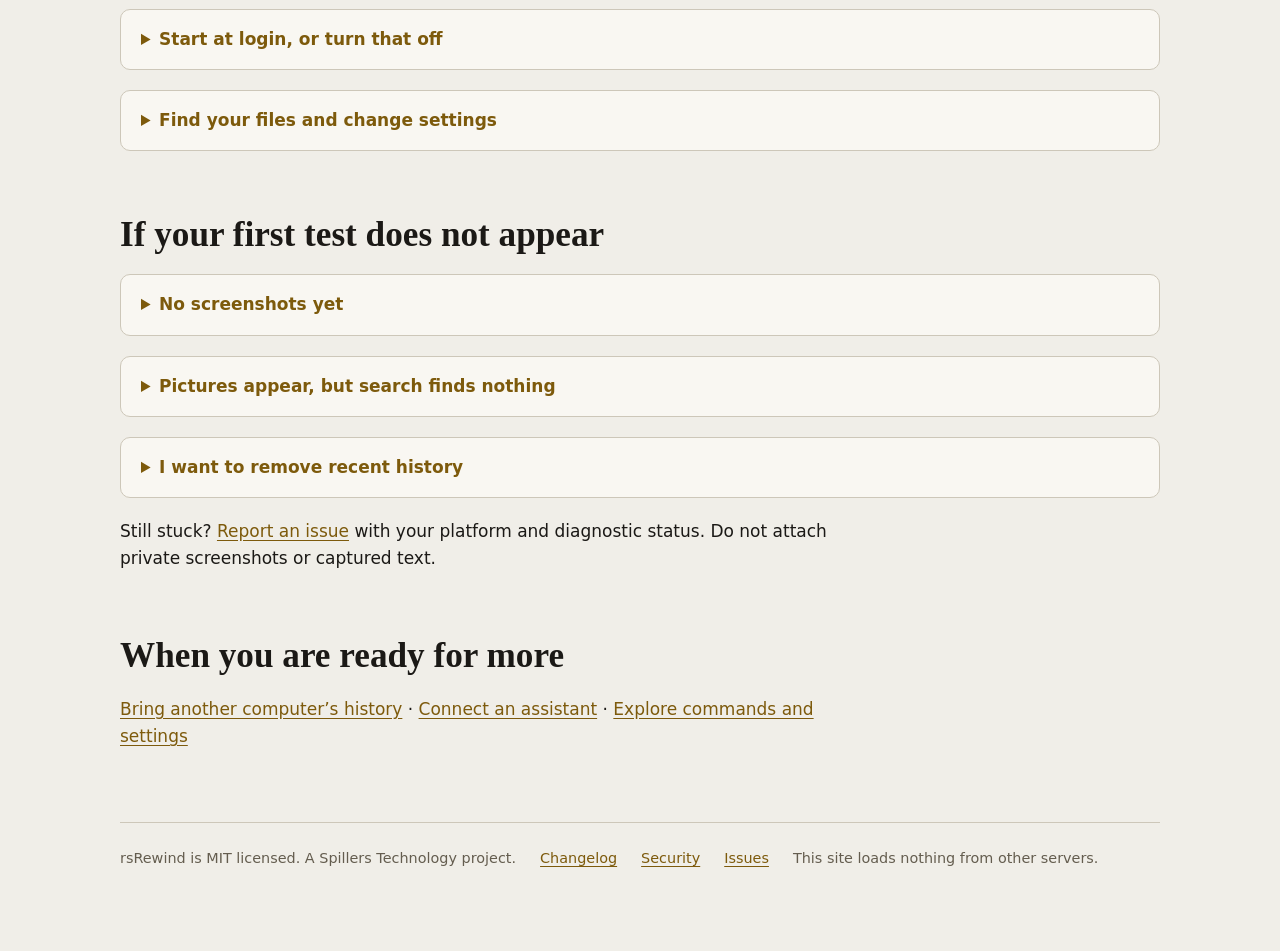
==== commit f1f57390: "release: 0.0.8, start the tray icon with the recorder The window starts the tray icon when it finds " ====
--- a/site/guide.html
+++ b/site/guide.html
@@ -15,7 +15,7 @@
 <main id="main">
 <section class="hero"><div class="kicker">Your first few minutes</div><h1>See it work, then make it yours.</h1><p class="lede">Start small: record something harmless and find it again. You do not need the command line for everyday use on Windows or Mac.</p><div class="callout warn"><p><strong>Start with a harmless test session.</strong> This is an early release with unencrypted history and <a href="https://github.com/spilloid/rsRewind/issues/12">known privacy gaps</a>. Read <a href="privacy.html">what gets recorded</a> before using it on your everyday desktop.</p></div></section>
 <section><h2>Make your first searchable moment</h2><ol class="steps"><li><a href="install.html">Install for your platform</a> and open rsRewind. On Linux, run <code>~/.local/bin/rsrewind ui</code>.</li><li>Choose <strong>Start recording</strong>. Check the recorder state before continuing.</li><li>Open a text document containing a distinctive phrase, such as <strong>violet bicycle</strong>. Keep it visible briefly, then switch back.</li><li>Allow a little time for recognition. Search for the phrase in rsRewind and select a result. You should see the screenshot containing your text.</li><li>Stop recording using the recorder controls when your test is done.</li></ol></section>
-<section><h2>Look around your history</h2><div class="grid"><div class="card"><h3>Find</h3><p>Search words you remember. Select a result to jump to its moment. Windows and Linux use Ctrl + F to focus search; Mac uses Command + F. The / key also focuses search when you are not typing in a field.</p></div><div class="card"><h3>Browse</h3><p>Move earlier or later through the timeline. Filter to a computer when you have imported history from several machines.</p></div><div class="card"><h3>Inspect</h3><p>Double-click a screenshot for the full viewer. Zoom, pan and step through nearby moments to recover the context.</p></div></div><p class="note">The public v0.0.7 viewer and development viewer have different layouts. Search, moments and the screenshot viewer are the shared workflow.</p></section>
+<section><h2>Look around your history</h2><div class="grid"><div class="card"><h3>Find</h3><p>Search words you remember. Select a result to jump to its moment. Windows and Linux use Ctrl + F to focus search; Mac uses Command + F. The / key also focuses search when you are not typing in a field.</p></div><div class="card"><h3>Browse</h3><p>Move earlier or later through the timeline. Filter to a computer when you have imported history from several machines.</p></div><div class="card"><h3>Inspect</h3><p>Double-click a screenshot for the full viewer. Zoom, pan and step through nearby moments to recover the context.</p></div></div><p class="note">The public v0.0.8 viewer and development viewer have different layouts. Search, moments and the screenshot viewer are the shared workflow.</p></section>
 <section><h2>Stay in control</h2><p>The tray or Mac menu bar provides recorder state and pause, resume and stop controls. Closing the history window does <strong>not</strong> stop the background recorder. Check its state when you finish.</p><p>Defaults retain 90 days with a 50 GB soft storage limit. History survives uninstalling the app. Privacy exclusions are configurable, but known enforcement gaps remain; use a session you are comfortable recording.</p><details><summary>Start at login, or turn that off</summary><p>Use the first-run login option where offered, or run <code>rsrewind tray --autostart on</code>. Use <code>--autostart off</code> to disable future login startup. Turning it off does not stop a running recorder or delete history. Mac commands use the executable inside the app; see <a href="https://github.com/spilloid/rsRewind/blob/main/docs/macos.md">Mac setup</a>.</p></details><details><summary>Find your files and change settings</summary><p><code>rsrewind data-dir</code> prints the folder holding your history and <code>config.toml</code>. Defaults are <code>%LOCALAPPDATA%\rsRewind</code> on Windows, <code>~/.local/share/rsRewind</code> on Linux (unless XDG_DATA_HOME is set), and <code>~/Library/Application Support/rsRewind</code> on Mac.</p><p><a href="https://github.com/spilloid/rsRewind/blob/main/docs/cli.md">Storage, settings and command reference →</a></p></details></section>
 <section><h2>If your first test does not appear</h2><details><summary>No screenshots yet</summary><p>Check that recording is running, not paused. Try changing the visible screen. Idle, lock and exclusion rules can prevent capture. Run <code>rsrewind doctor</code> for diagnostics. On Mac, check screen-recording permission and restart the app if requested.</p></details><details><summary>Pictures appear, but search finds nothing</summary><p>Text recognition runs in the background; allow it time and try a clear, large text phrase. On Linux, install Tesseract and restart the recorder. On Windows, doctor checks whether an OCR language is available. Mac uses on-device Vision text recognition.</p></details><details><summary>I want to remove recent history</summary><p>Use the tray or menu-bar forget action and confirm it, or <code>rsrewind forget 15m --yes</code>. This removes recent history from the active store. It does not erase backups, exports or copies held elsewhere. <a href="privacy.html">Read deletion limits</a>.</p></details><p>Still stuck? <a href="https://github.com/spilloid/rsRewind/issues">Report an issue</a> with your platform and diagnostic status. Do not attach private screenshots or captured text.</p></section>
 <section><h2>When you are ready for more</h2><p><a href="probes.html">Bring another computer’s history</a> · <a href="https://github.com/spilloid/rsRewind/blob/main/docs/mcp.md">Connect an assistant</a> · <a href="https://github.com/spilloid/rsRewind/blob/main/docs/cli.md">Explore commands and settings</a></p></section>
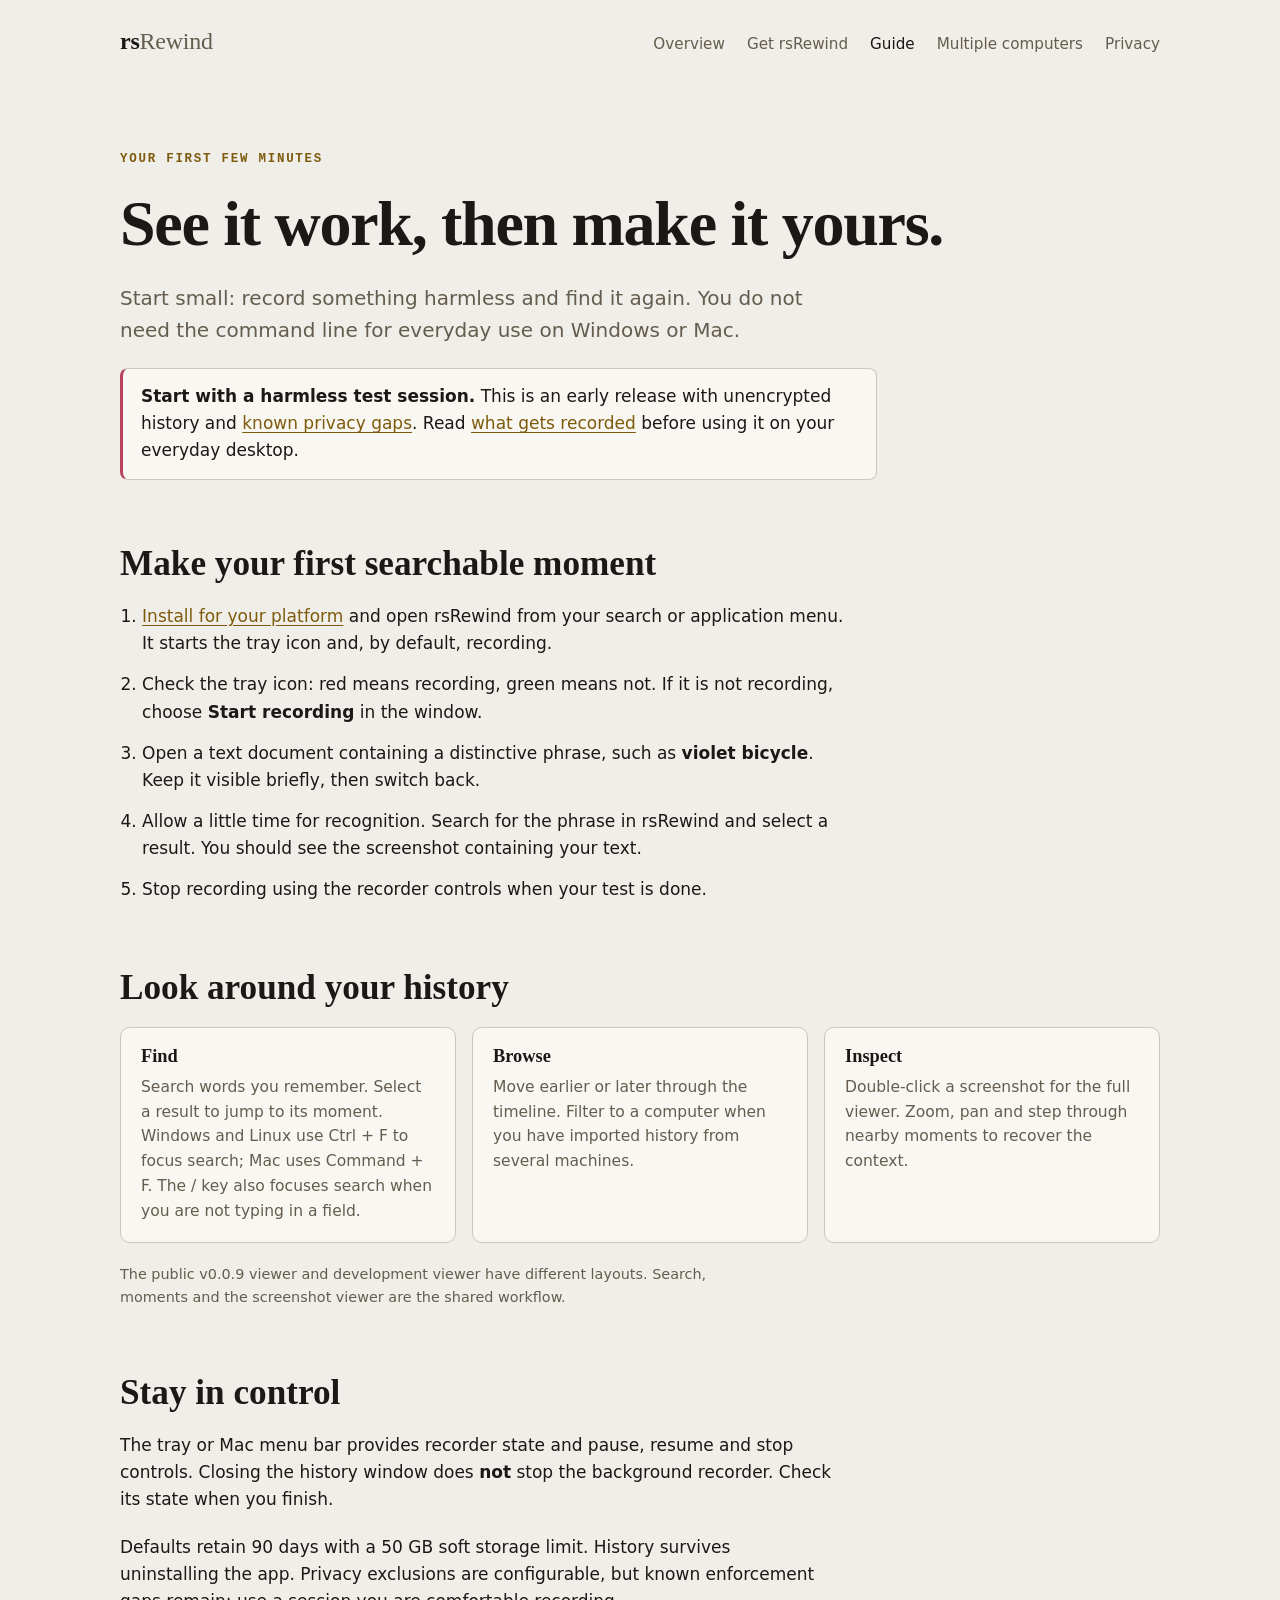
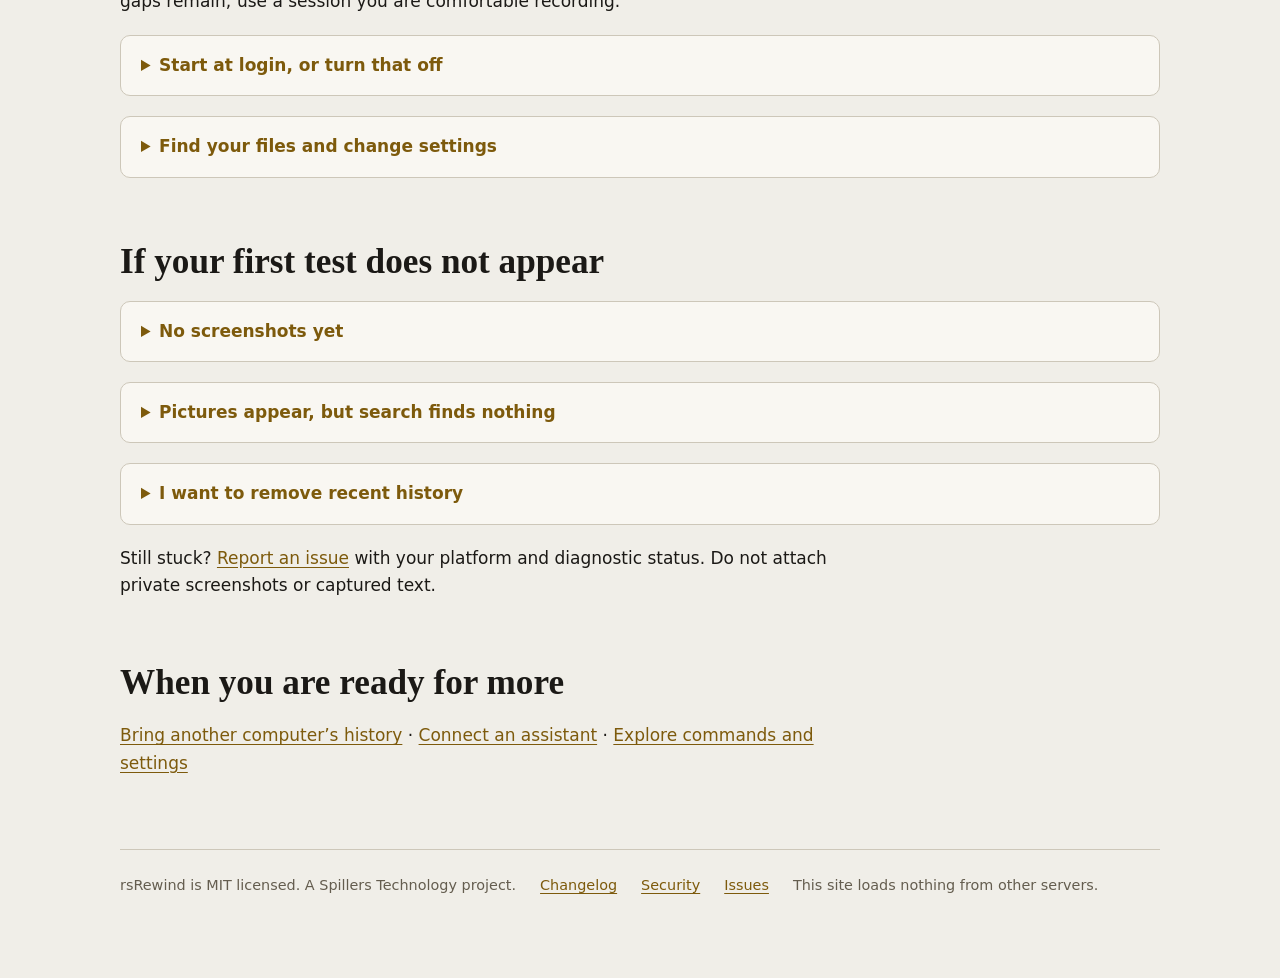
==== commit 30b15e3f: "release: 0.0.9, one launcher on every platform 'rsrewind launch' (also bare 'rsrewind') brings up th" ====
--- a/site/guide.html
+++ b/site/guide.html
@@ -14,8 +14,8 @@
 <header class="top"><a class="brand" href="index.html">rs<span>Rewind</span></a><nav aria-label="Site"><a href="index.html">Overview</a><a href="install.html">Get rsRewind</a><a href="guide.html" aria-current="page">Guide</a><a href="probes.html">Multiple computers</a><a href="privacy.html">Privacy</a></nav></header>
 <main id="main">
 <section class="hero"><div class="kicker">Your first few minutes</div><h1>See it work, then make it yours.</h1><p class="lede">Start small: record something harmless and find it again. You do not need the command line for everyday use on Windows or Mac.</p><div class="callout warn"><p><strong>Start with a harmless test session.</strong> This is an early release with unencrypted history and <a href="https://github.com/spilloid/rsRewind/issues/12">known privacy gaps</a>. Read <a href="privacy.html">what gets recorded</a> before using it on your everyday desktop.</p></div></section>
-<section><h2>Make your first searchable moment</h2><ol class="steps"><li><a href="install.html">Install for your platform</a> and open rsRewind. On Linux, run <code>~/.local/bin/rsrewind ui</code>.</li><li>Choose <strong>Start recording</strong>. Check the recorder state before continuing.</li><li>Open a text document containing a distinctive phrase, such as <strong>violet bicycle</strong>. Keep it visible briefly, then switch back.</li><li>Allow a little time for recognition. Search for the phrase in rsRewind and select a result. You should see the screenshot containing your text.</li><li>Stop recording using the recorder controls when your test is done.</li></ol></section>
-<section><h2>Look around your history</h2><div class="grid"><div class="card"><h3>Find</h3><p>Search words you remember. Select a result to jump to its moment. Windows and Linux use Ctrl + F to focus search; Mac uses Command + F. The / key also focuses search when you are not typing in a field.</p></div><div class="card"><h3>Browse</h3><p>Move earlier or later through the timeline. Filter to a computer when you have imported history from several machines.</p></div><div class="card"><h3>Inspect</h3><p>Double-click a screenshot for the full viewer. Zoom, pan and step through nearby moments to recover the context.</p></div></div><p class="note">The public v0.0.8 viewer and development viewer have different layouts. Search, moments and the screenshot viewer are the shared workflow.</p></section>
+<section><h2>Make your first searchable moment</h2><ol class="steps"><li><a href="install.html">Install for your platform</a> and open rsRewind from your search or application menu. It starts the tray icon and, by default, recording.</li><li>Check the tray icon: red means recording, green means not. If it is not recording, choose <strong>Start recording</strong> in the window.</li><li>Open a text document containing a distinctive phrase, such as <strong>violet bicycle</strong>. Keep it visible briefly, then switch back.</li><li>Allow a little time for recognition. Search for the phrase in rsRewind and select a result. You should see the screenshot containing your text.</li><li>Stop recording using the recorder controls when your test is done.</li></ol></section>
+<section><h2>Look around your history</h2><div class="grid"><div class="card"><h3>Find</h3><p>Search words you remember. Select a result to jump to its moment. Windows and Linux use Ctrl + F to focus search; Mac uses Command + F. The / key also focuses search when you are not typing in a field.</p></div><div class="card"><h3>Browse</h3><p>Move earlier or later through the timeline. Filter to a computer when you have imported history from several machines.</p></div><div class="card"><h3>Inspect</h3><p>Double-click a screenshot for the full viewer. Zoom, pan and step through nearby moments to recover the context.</p></div></div><p class="note">The public v0.0.9 viewer and development viewer have different layouts. Search, moments and the screenshot viewer are the shared workflow.</p></section>
 <section><h2>Stay in control</h2><p>The tray or Mac menu bar provides recorder state and pause, resume and stop controls. Closing the history window does <strong>not</strong> stop the background recorder. Check its state when you finish.</p><p>Defaults retain 90 days with a 50 GB soft storage limit. History survives uninstalling the app. Privacy exclusions are configurable, but known enforcement gaps remain; use a session you are comfortable recording.</p><details><summary>Start at login, or turn that off</summary><p>Use the first-run login option where offered, or run <code>rsrewind tray --autostart on</code>. Use <code>--autostart off</code> to disable future login startup. Turning it off does not stop a running recorder or delete history. Mac commands use the executable inside the app; see <a href="https://github.com/spilloid/rsRewind/blob/main/docs/macos.md">Mac setup</a>.</p></details><details><summary>Find your files and change settings</summary><p><code>rsrewind data-dir</code> prints the folder holding your history and <code>config.toml</code>. Defaults are <code>%LOCALAPPDATA%\rsRewind</code> on Windows, <code>~/.local/share/rsRewind</code> on Linux (unless XDG_DATA_HOME is set), and <code>~/Library/Application Support/rsRewind</code> on Mac.</p><p><a href="https://github.com/spilloid/rsRewind/blob/main/docs/cli.md">Storage, settings and command reference →</a></p></details></section>
 <section><h2>If your first test does not appear</h2><details><summary>No screenshots yet</summary><p>Check that recording is running, not paused. Try changing the visible screen. Idle, lock and exclusion rules can prevent capture. Run <code>rsrewind doctor</code> for diagnostics. On Mac, check screen-recording permission and restart the app if requested.</p></details><details><summary>Pictures appear, but search finds nothing</summary><p>Text recognition runs in the background; allow it time and try a clear, large text phrase. On Linux, install Tesseract and restart the recorder. On Windows, doctor checks whether an OCR language is available. Mac uses on-device Vision text recognition.</p></details><details><summary>I want to remove recent history</summary><p>Use the tray or menu-bar forget action and confirm it, or <code>rsrewind forget 15m --yes</code>. This removes recent history from the active store. It does not erase backups, exports or copies held elsewhere. <a href="privacy.html">Read deletion limits</a>.</p></details><p>Still stuck? <a href="https://github.com/spilloid/rsRewind/issues">Report an issue</a> with your platform and diagnostic status. Do not attach private screenshots or captured text.</p></section>
 <section><h2>When you are ready for more</h2><p><a href="probes.html">Bring another computer’s history</a> · <a href="https://github.com/spilloid/rsRewind/blob/main/docs/mcp.md">Connect an assistant</a> · <a href="https://github.com/spilloid/rsRewind/blob/main/docs/cli.md">Explore commands and settings</a></p></section>
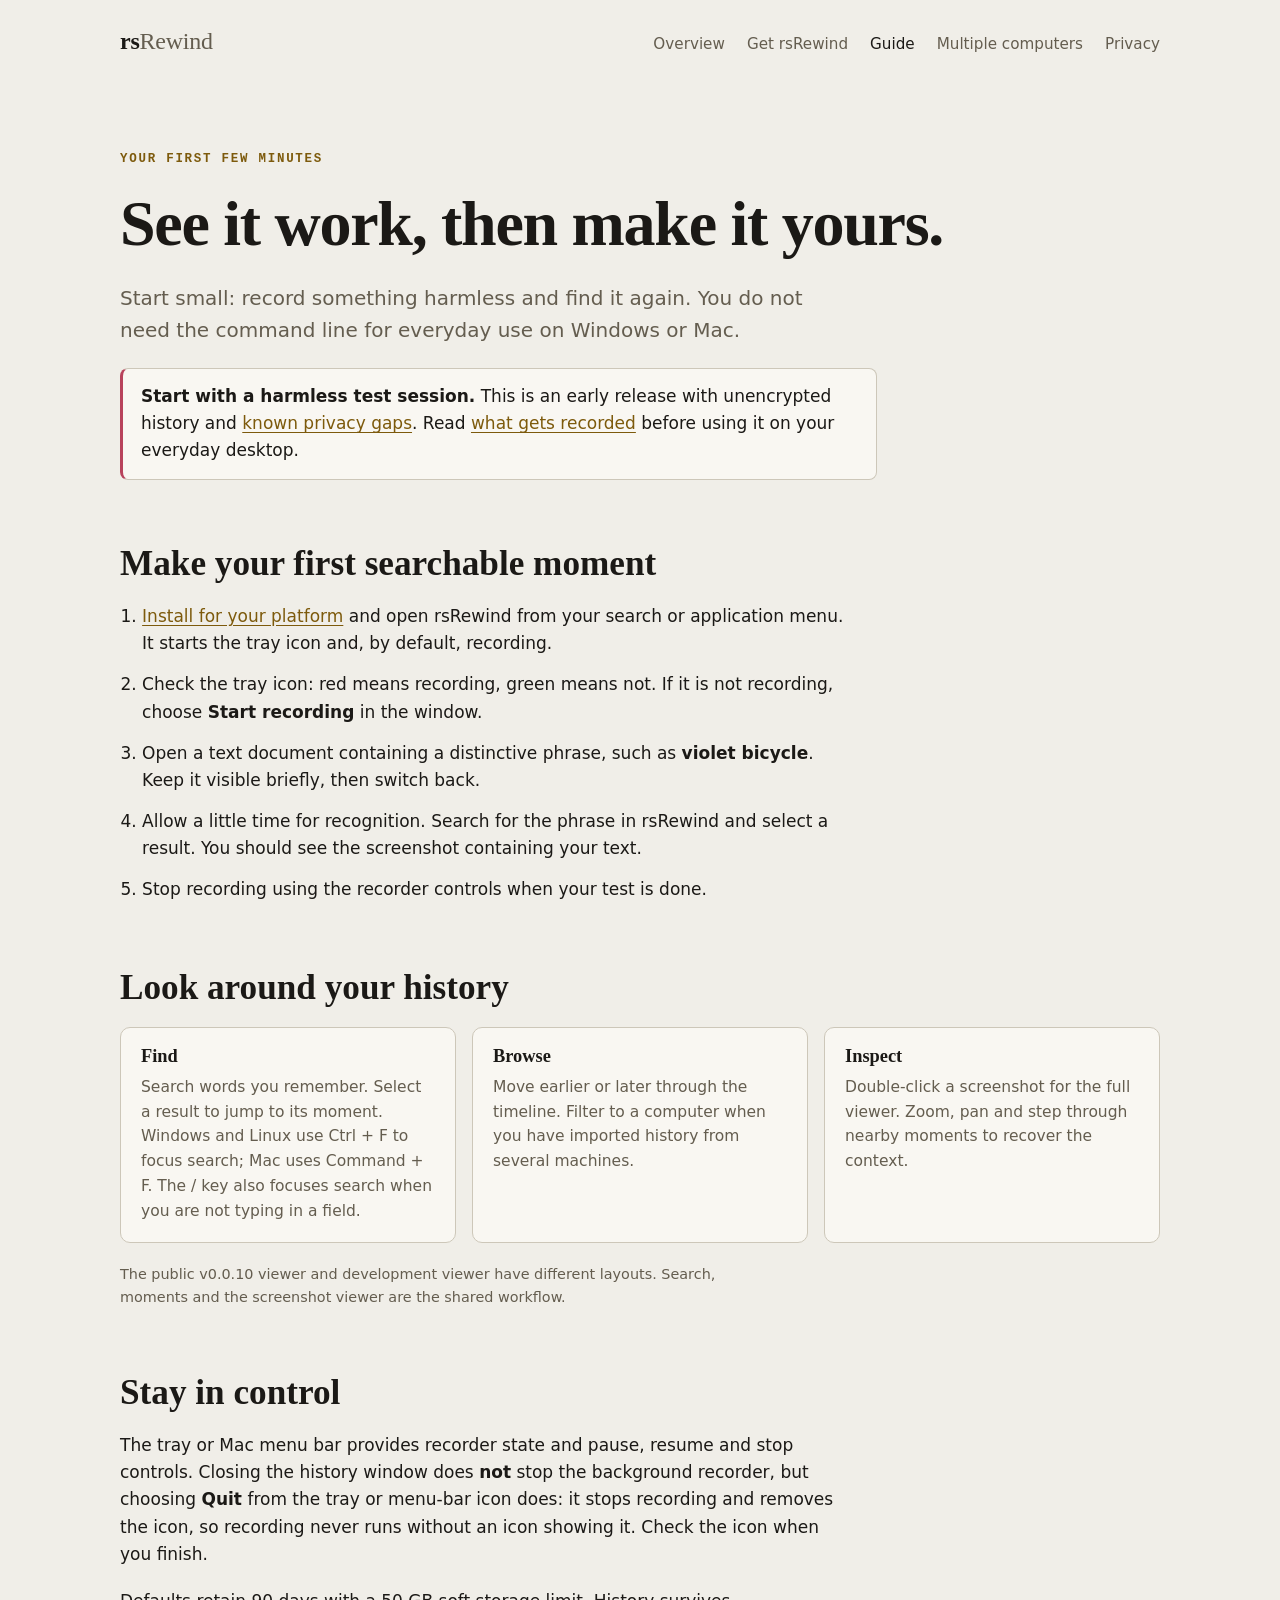
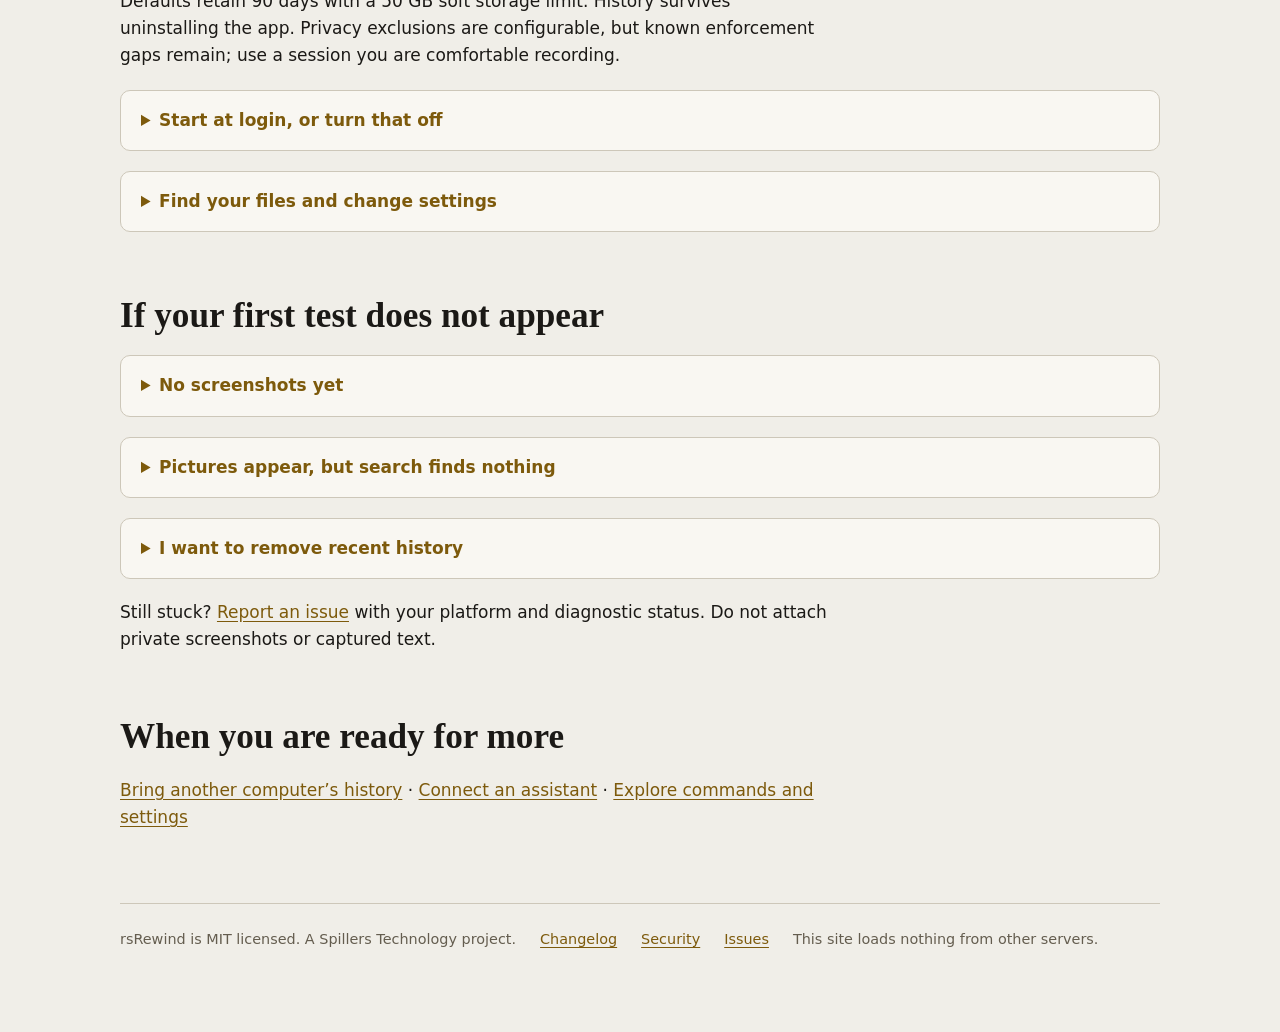
==== commit f499bf78: "release: 0.0.10, Quit on the tray stops recording Quit used to remove the icon and leave the recorde" ====
--- a/site/guide.html
+++ b/site/guide.html
@@ -15,8 +15,8 @@
 <main id="main">
 <section class="hero"><div class="kicker">Your first few minutes</div><h1>See it work, then make it yours.</h1><p class="lede">Start small: record something harmless and find it again. You do not need the command line for everyday use on Windows or Mac.</p><div class="callout warn"><p><strong>Start with a harmless test session.</strong> This is an early release with unencrypted history and <a href="https://github.com/spilloid/rsRewind/issues/12">known privacy gaps</a>. Read <a href="privacy.html">what gets recorded</a> before using it on your everyday desktop.</p></div></section>
 <section><h2>Make your first searchable moment</h2><ol class="steps"><li><a href="install.html">Install for your platform</a> and open rsRewind from your search or application menu. It starts the tray icon and, by default, recording.</li><li>Check the tray icon: red means recording, green means not. If it is not recording, choose <strong>Start recording</strong> in the window.</li><li>Open a text document containing a distinctive phrase, such as <strong>violet bicycle</strong>. Keep it visible briefly, then switch back.</li><li>Allow a little time for recognition. Search for the phrase in rsRewind and select a result. You should see the screenshot containing your text.</li><li>Stop recording using the recorder controls when your test is done.</li></ol></section>
-<section><h2>Look around your history</h2><div class="grid"><div class="card"><h3>Find</h3><p>Search words you remember. Select a result to jump to its moment. Windows and Linux use Ctrl + F to focus search; Mac uses Command + F. The / key also focuses search when you are not typing in a field.</p></div><div class="card"><h3>Browse</h3><p>Move earlier or later through the timeline. Filter to a computer when you have imported history from several machines.</p></div><div class="card"><h3>Inspect</h3><p>Double-click a screenshot for the full viewer. Zoom, pan and step through nearby moments to recover the context.</p></div></div><p class="note">The public v0.0.9 viewer and development viewer have different layouts. Search, moments and the screenshot viewer are the shared workflow.</p></section>
-<section><h2>Stay in control</h2><p>The tray or Mac menu bar provides recorder state and pause, resume and stop controls. Closing the history window does <strong>not</strong> stop the background recorder. Check its state when you finish.</p><p>Defaults retain 90 days with a 50 GB soft storage limit. History survives uninstalling the app. Privacy exclusions are configurable, but known enforcement gaps remain; use a session you are comfortable recording.</p><details><summary>Start at login, or turn that off</summary><p>Use the first-run login option where offered, or run <code>rsrewind tray --autostart on</code>. Use <code>--autostart off</code> to disable future login startup. Turning it off does not stop a running recorder or delete history. Mac commands use the executable inside the app; see <a href="https://github.com/spilloid/rsRewind/blob/main/docs/macos.md">Mac setup</a>.</p></details><details><summary>Find your files and change settings</summary><p><code>rsrewind data-dir</code> prints the folder holding your history and <code>config.toml</code>. Defaults are <code>%LOCALAPPDATA%\rsRewind</code> on Windows, <code>~/.local/share/rsRewind</code> on Linux (unless XDG_DATA_HOME is set), and <code>~/Library/Application Support/rsRewind</code> on Mac.</p><p><a href="https://github.com/spilloid/rsRewind/blob/main/docs/cli.md">Storage, settings and command reference →</a></p></details></section>
+<section><h2>Look around your history</h2><div class="grid"><div class="card"><h3>Find</h3><p>Search words you remember. Select a result to jump to its moment. Windows and Linux use Ctrl + F to focus search; Mac uses Command + F. The / key also focuses search when you are not typing in a field.</p></div><div class="card"><h3>Browse</h3><p>Move earlier or later through the timeline. Filter to a computer when you have imported history from several machines.</p></div><div class="card"><h3>Inspect</h3><p>Double-click a screenshot for the full viewer. Zoom, pan and step through nearby moments to recover the context.</p></div></div><p class="note">The public v0.0.10 viewer and development viewer have different layouts. Search, moments and the screenshot viewer are the shared workflow.</p></section>
+<section><h2>Stay in control</h2><p>The tray or Mac menu bar provides recorder state and pause, resume and stop controls. Closing the history window does <strong>not</strong> stop the background recorder, but choosing <strong>Quit</strong> from the tray or menu-bar icon does: it stops recording and removes the icon, so recording never runs without an icon showing it. Check the icon when you finish.</p><p>Defaults retain 90 days with a 50 GB soft storage limit. History survives uninstalling the app. Privacy exclusions are configurable, but known enforcement gaps remain; use a session you are comfortable recording.</p><details><summary>Start at login, or turn that off</summary><p>Use the first-run login option where offered, or run <code>rsrewind tray --autostart on</code>. Use <code>--autostart off</code> to disable future login startup. Turning it off does not stop a running recorder or delete history. Mac commands use the executable inside the app; see <a href="https://github.com/spilloid/rsRewind/blob/main/docs/macos.md">Mac setup</a>.</p></details><details><summary>Find your files and change settings</summary><p><code>rsrewind data-dir</code> prints the folder holding your history and <code>config.toml</code>. Defaults are <code>%LOCALAPPDATA%\rsRewind</code> on Windows, <code>~/.local/share/rsRewind</code> on Linux (unless XDG_DATA_HOME is set), and <code>~/Library/Application Support/rsRewind</code> on Mac.</p><p><a href="https://github.com/spilloid/rsRewind/blob/main/docs/cli.md">Storage, settings and command reference →</a></p></details></section>
 <section><h2>If your first test does not appear</h2><details><summary>No screenshots yet</summary><p>Check that recording is running, not paused. Try changing the visible screen. Idle, lock and exclusion rules can prevent capture. Run <code>rsrewind doctor</code> for diagnostics. On Mac, check screen-recording permission and restart the app if requested.</p></details><details><summary>Pictures appear, but search finds nothing</summary><p>Text recognition runs in the background; allow it time and try a clear, large text phrase. On Linux, install Tesseract and restart the recorder. On Windows, doctor checks whether an OCR language is available. Mac uses on-device Vision text recognition.</p></details><details><summary>I want to remove recent history</summary><p>Use the tray or menu-bar forget action and confirm it, or <code>rsrewind forget 15m --yes</code>. This removes recent history from the active store. It does not erase backups, exports or copies held elsewhere. <a href="privacy.html">Read deletion limits</a>.</p></details><p>Still stuck? <a href="https://github.com/spilloid/rsRewind/issues">Report an issue</a> with your platform and diagnostic status. Do not attach private screenshots or captured text.</p></section>
 <section><h2>When you are ready for more</h2><p><a href="probes.html">Bring another computer’s history</a> · <a href="https://github.com/spilloid/rsRewind/blob/main/docs/mcp.md">Connect an assistant</a> · <a href="https://github.com/spilloid/rsRewind/blob/main/docs/cli.md">Explore commands and settings</a></p></section>
 </main>
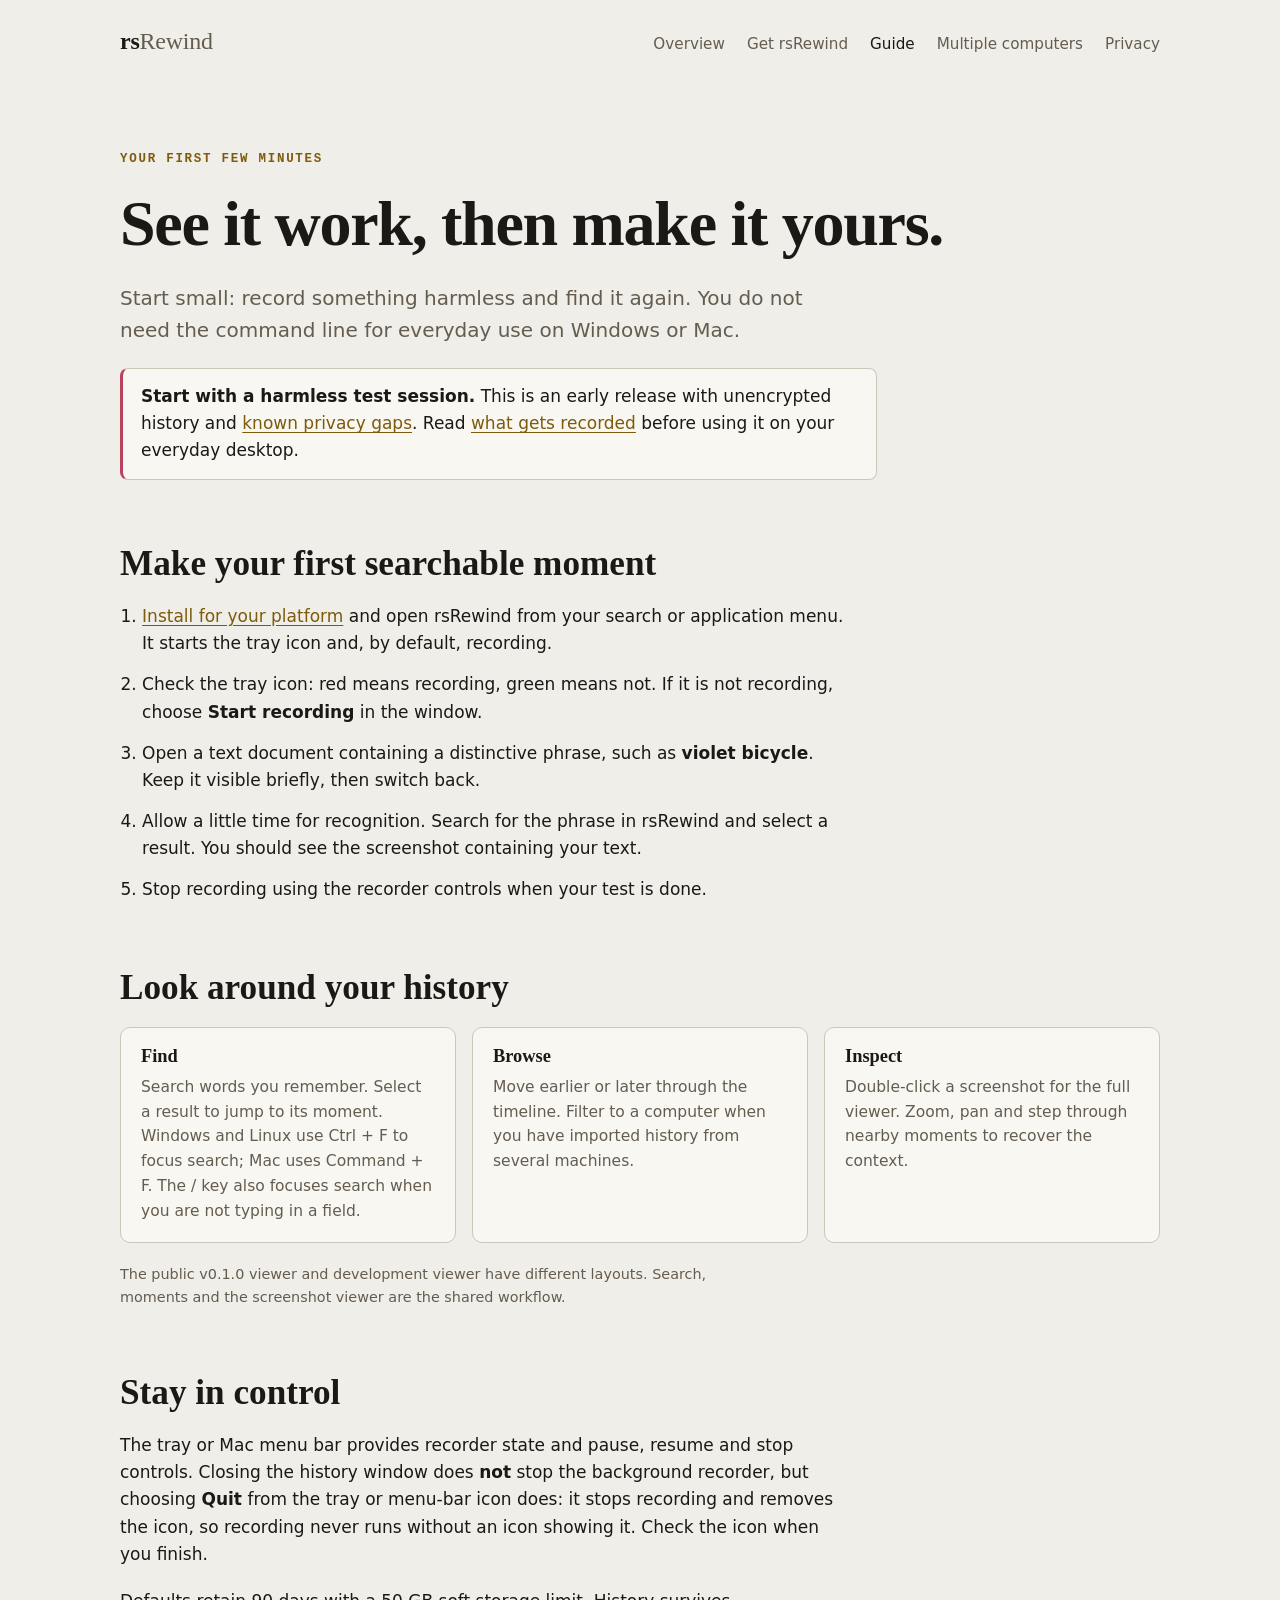
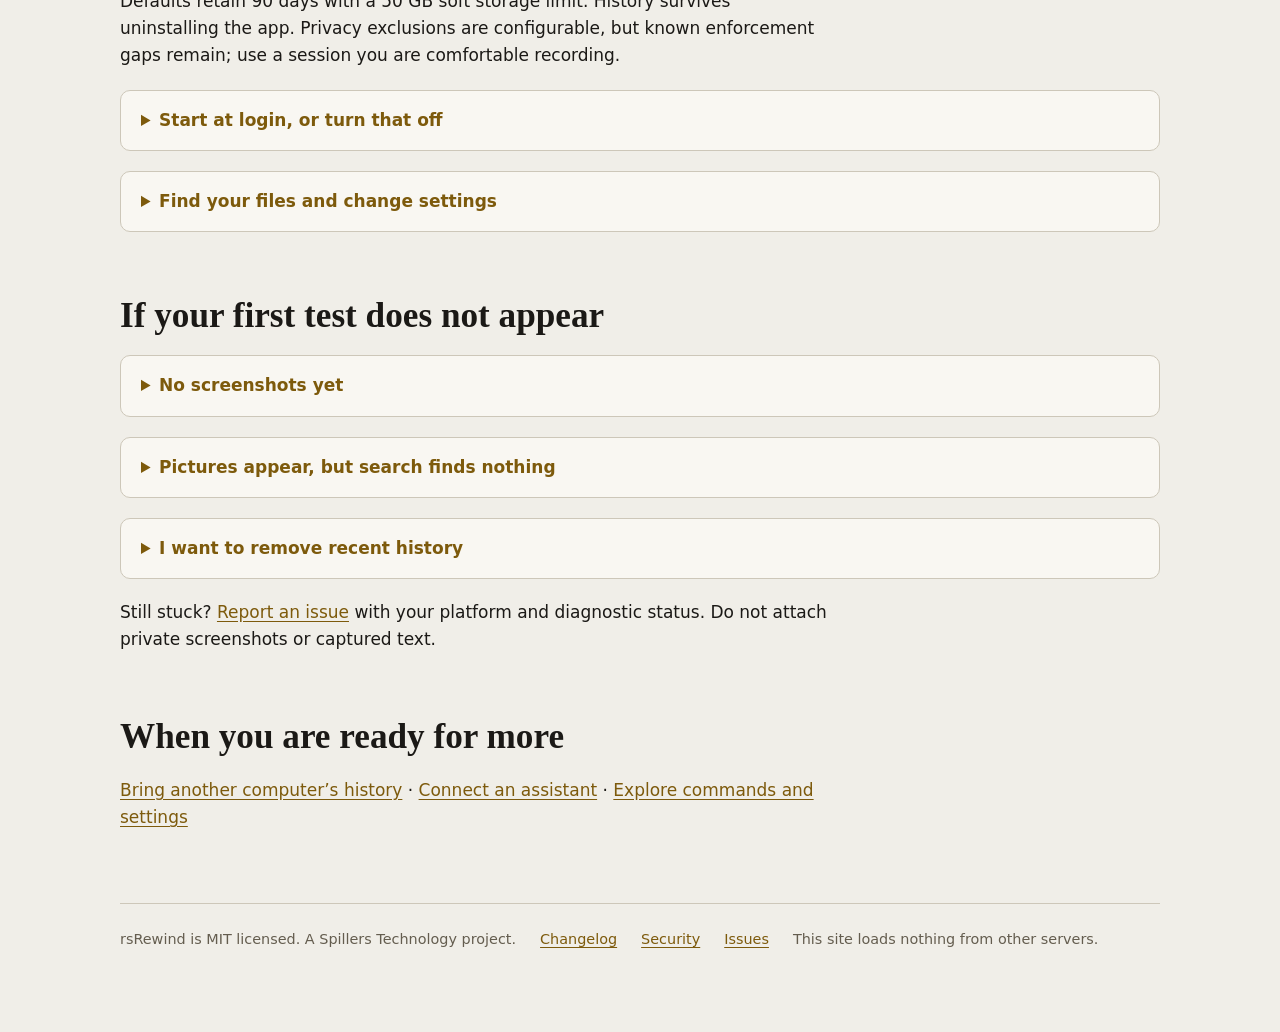
==== commit 5d89839a: "release: 0.1.0, marks, keyframes, navigator, selection and exports Co-Authored-By: Claude Sonnet 5.5" ====
--- a/site/guide.html
+++ b/site/guide.html
@@ -15,7 +15,7 @@
 <main id="main">
 <section class="hero"><div class="kicker">Your first few minutes</div><h1>See it work, then make it yours.</h1><p class="lede">Start small: record something harmless and find it again. You do not need the command line for everyday use on Windows or Mac.</p><div class="callout warn"><p><strong>Start with a harmless test session.</strong> This is an early release with unencrypted history and <a href="https://github.com/spilloid/rsRewind/issues/12">known privacy gaps</a>. Read <a href="privacy.html">what gets recorded</a> before using it on your everyday desktop.</p></div></section>
 <section><h2>Make your first searchable moment</h2><ol class="steps"><li><a href="install.html">Install for your platform</a> and open rsRewind from your search or application menu. It starts the tray icon and, by default, recording.</li><li>Check the tray icon: red means recording, green means not. If it is not recording, choose <strong>Start recording</strong> in the window.</li><li>Open a text document containing a distinctive phrase, such as <strong>violet bicycle</strong>. Keep it visible briefly, then switch back.</li><li>Allow a little time for recognition. Search for the phrase in rsRewind and select a result. You should see the screenshot containing your text.</li><li>Stop recording using the recorder controls when your test is done.</li></ol></section>
-<section><h2>Look around your history</h2><div class="grid"><div class="card"><h3>Find</h3><p>Search words you remember. Select a result to jump to its moment. Windows and Linux use Ctrl + F to focus search; Mac uses Command + F. The / key also focuses search when you are not typing in a field.</p></div><div class="card"><h3>Browse</h3><p>Move earlier or later through the timeline. Filter to a computer when you have imported history from several machines.</p></div><div class="card"><h3>Inspect</h3><p>Double-click a screenshot for the full viewer. Zoom, pan and step through nearby moments to recover the context.</p></div></div><p class="note">The public v0.0.10 viewer and development viewer have different layouts. Search, moments and the screenshot viewer are the shared workflow.</p></section>
+<section><h2>Look around your history</h2><div class="grid"><div class="card"><h3>Find</h3><p>Search words you remember. Select a result to jump to its moment. Windows and Linux use Ctrl + F to focus search; Mac uses Command + F. The / key also focuses search when you are not typing in a field.</p></div><div class="card"><h3>Browse</h3><p>Move earlier or later through the timeline. Filter to a computer when you have imported history from several machines.</p></div><div class="card"><h3>Inspect</h3><p>Double-click a screenshot for the full viewer. Zoom, pan and step through nearby moments to recover the context.</p></div></div><p class="note">The public v0.1.0 viewer and development viewer have different layouts. Search, moments and the screenshot viewer are the shared workflow.</p></section>
 <section><h2>Stay in control</h2><p>The tray or Mac menu bar provides recorder state and pause, resume and stop controls. Closing the history window does <strong>not</strong> stop the background recorder, but choosing <strong>Quit</strong> from the tray or menu-bar icon does: it stops recording and removes the icon, so recording never runs without an icon showing it. Check the icon when you finish.</p><p>Defaults retain 90 days with a 50 GB soft storage limit. History survives uninstalling the app. Privacy exclusions are configurable, but known enforcement gaps remain; use a session you are comfortable recording.</p><details><summary>Start at login, or turn that off</summary><p>Use the first-run login option where offered, or run <code>rsrewind tray --autostart on</code>. Use <code>--autostart off</code> to disable future login startup. Turning it off does not stop a running recorder or delete history. Mac commands use the executable inside the app; see <a href="https://github.com/spilloid/rsRewind/blob/main/docs/macos.md">Mac setup</a>.</p></details><details><summary>Find your files and change settings</summary><p><code>rsrewind data-dir</code> prints the folder holding your history and <code>config.toml</code>. Defaults are <code>%LOCALAPPDATA%\rsRewind</code> on Windows, <code>~/.local/share/rsRewind</code> on Linux (unless XDG_DATA_HOME is set), and <code>~/Library/Application Support/rsRewind</code> on Mac.</p><p><a href="https://github.com/spilloid/rsRewind/blob/main/docs/cli.md">Storage, settings and command reference →</a></p></details></section>
 <section><h2>If your first test does not appear</h2><details><summary>No screenshots yet</summary><p>Check that recording is running, not paused. Try changing the visible screen. Idle, lock and exclusion rules can prevent capture. Run <code>rsrewind doctor</code> for diagnostics. On Mac, check screen-recording permission and restart the app if requested.</p></details><details><summary>Pictures appear, but search finds nothing</summary><p>Text recognition runs in the background; allow it time and try a clear, large text phrase. On Linux, install Tesseract and restart the recorder. On Windows, doctor checks whether an OCR language is available. Mac uses on-device Vision text recognition.</p></details><details><summary>I want to remove recent history</summary><p>Use the tray or menu-bar forget action and confirm it, or <code>rsrewind forget 15m --yes</code>. This removes recent history from the active store. It does not erase backups, exports or copies held elsewhere. <a href="privacy.html">Read deletion limits</a>.</p></details><p>Still stuck? <a href="https://github.com/spilloid/rsRewind/issues">Report an issue</a> with your platform and diagnostic status. Do not attach private screenshots or captured text.</p></section>
 <section><h2>When you are ready for more</h2><p><a href="probes.html">Bring another computer’s history</a> · <a href="https://github.com/spilloid/rsRewind/blob/main/docs/mcp.md">Connect an assistant</a> · <a href="https://github.com/spilloid/rsRewind/blob/main/docs/cli.md">Explore commands and settings</a></p></section>
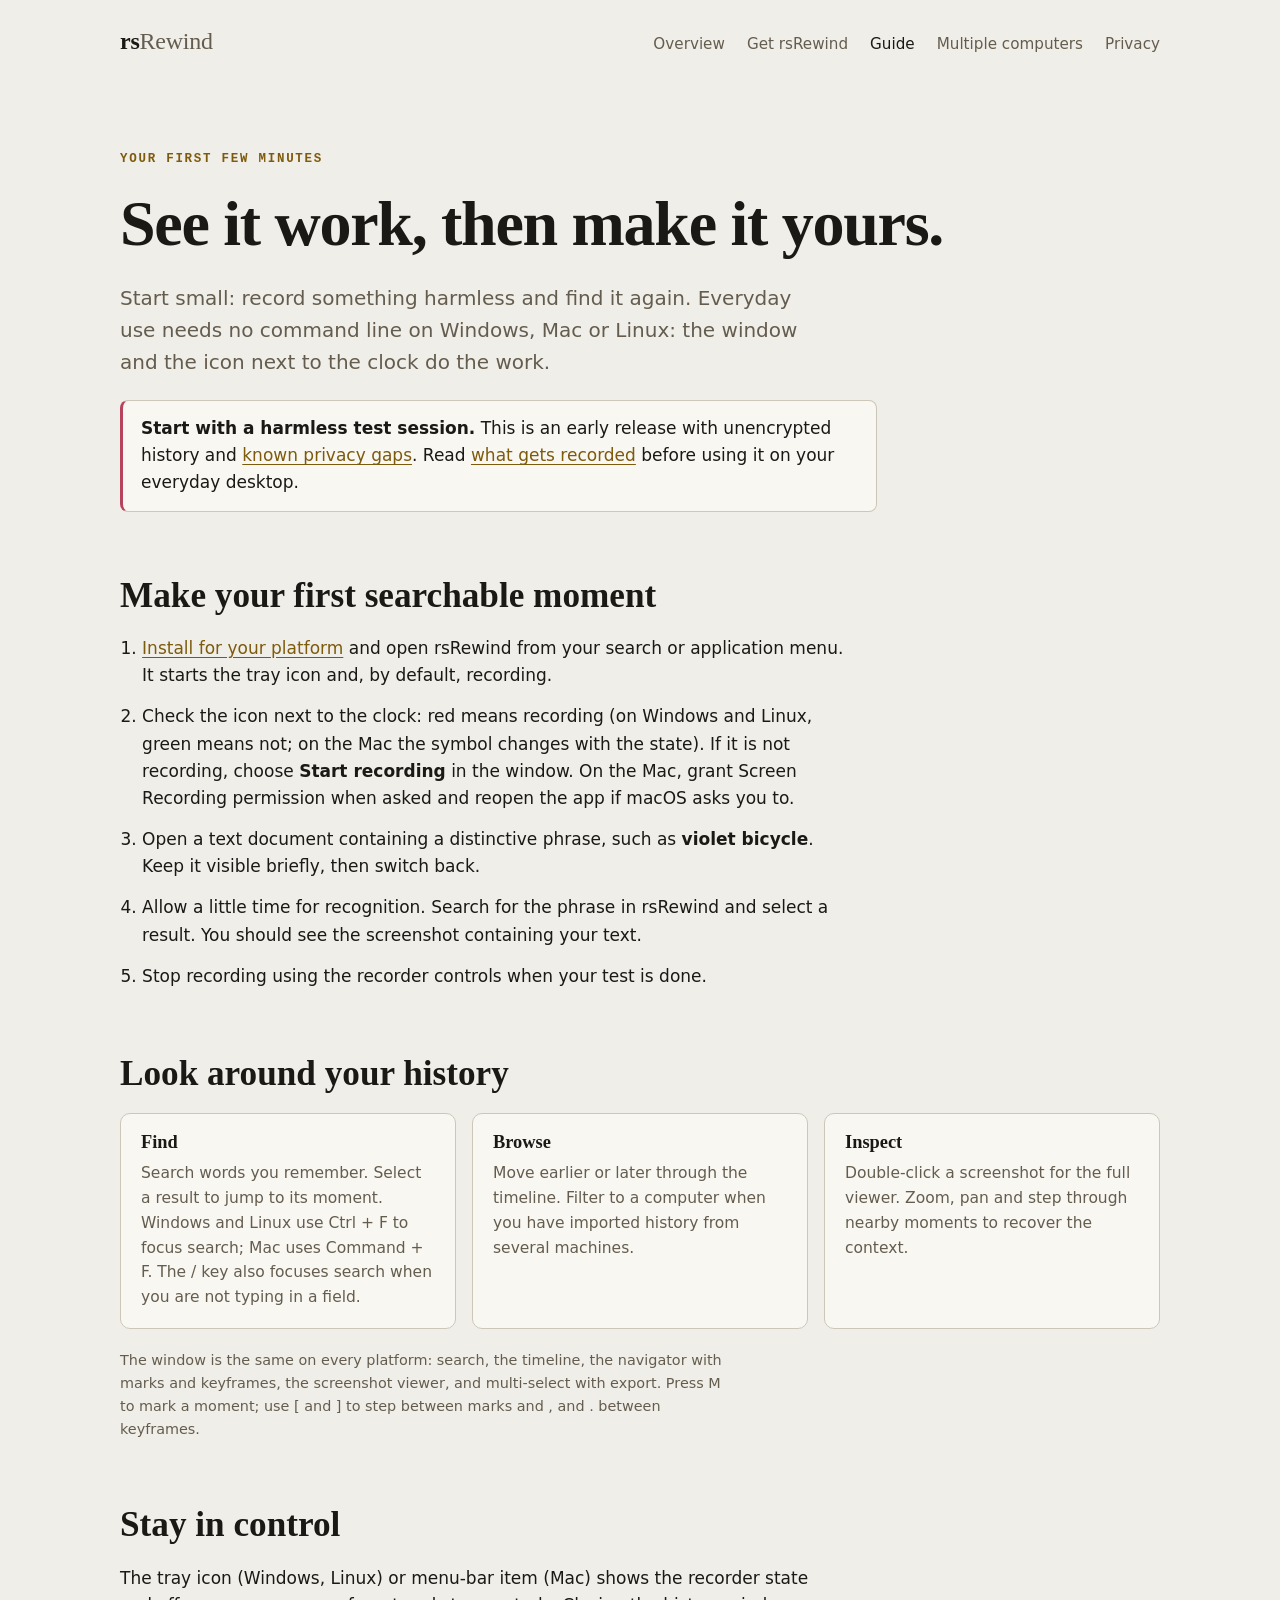
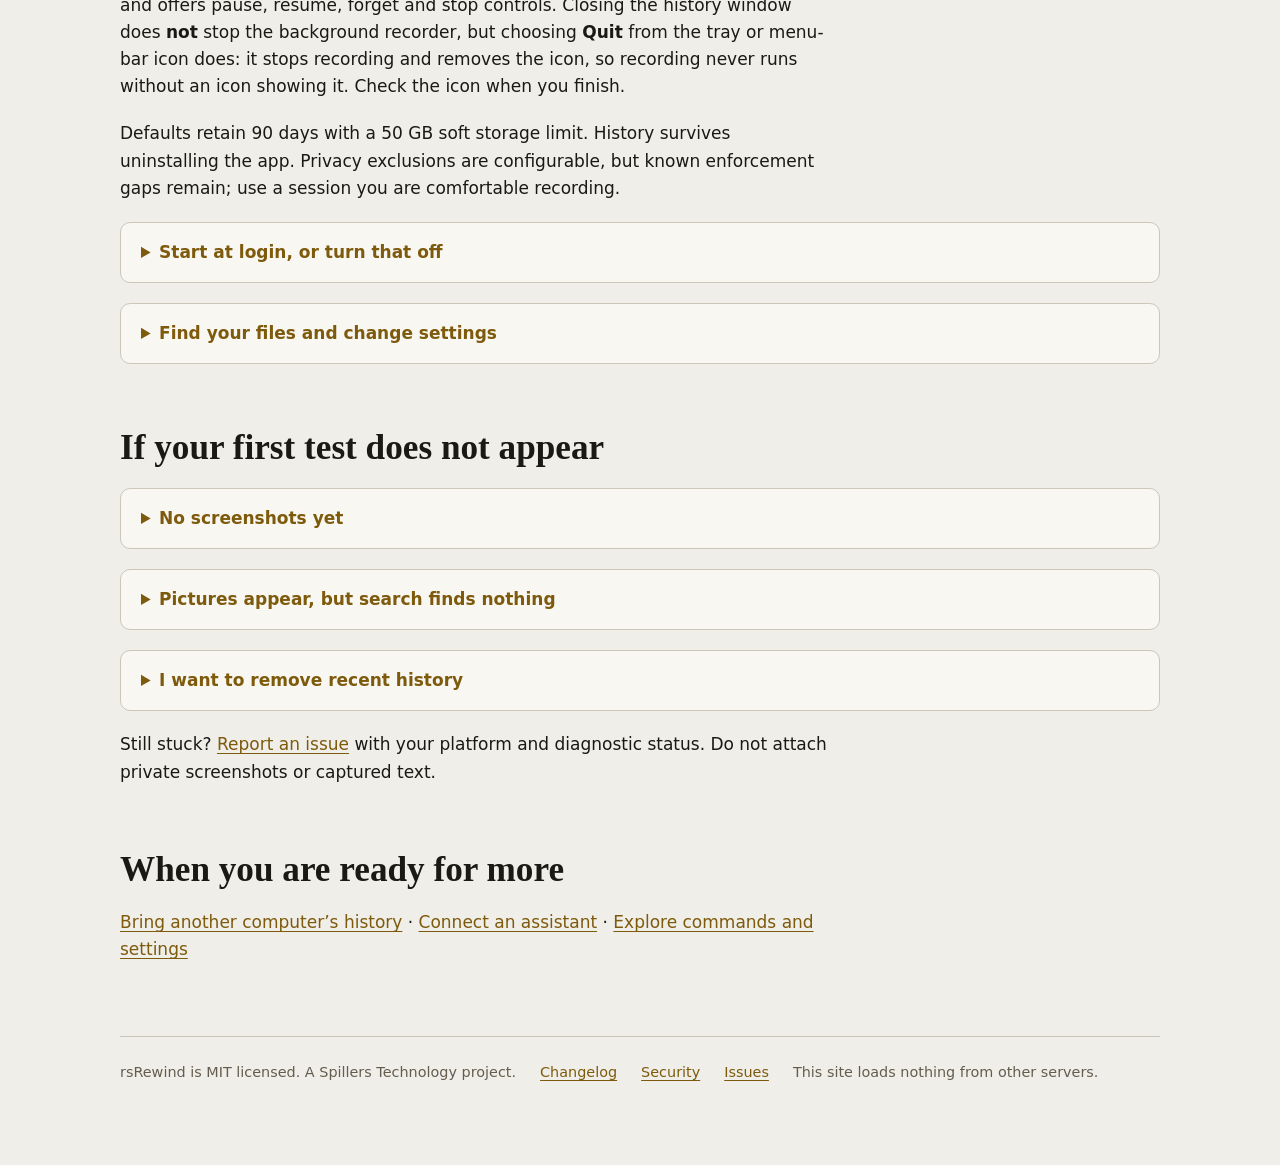
==== commit 11a662a9: "site, docs: product pitch upgrade; present macOS as a fully supported platform Rewrites the website " ====
--- a/site/guide.html
+++ b/site/guide.html
@@ -4,7 +4,7 @@
 <meta charset="utf-8">
 <meta name="viewport" content="width=device-width,initial-scale=1">
 <title>Your first few minutes — rsRewind</title>
-<meta name="description" content="Record a harmless test, search your history, and learn the everyday controls.">
+<meta name="description" content="Record a harmless test, search your history, and learn the everyday controls on Windows, Mac and Linux.">
 <link rel="icon" href="data:image/svg+xml,%3Csvg xmlns=%27http://www.w3.org/2000/svg%27 viewBox=%270 0 32 32%27%3E%3Crect width=%2732%27 height=%2732%27 rx=%277%27 fill=%27%230e0d0c%27/%3E%3Ccircle cx=%2716%27 cy=%2716%27 r=%278%27 fill=%27none%27 stroke=%27%23d4a64a%27 stroke-width=%273%27/%3E%3Cpath d=%27M16 8v8l-5 3%27 stroke=%27%23d4a64a%27 stroke-width=%273%27 fill=%27none%27/%3E%3C/svg%3E">
 <link rel="stylesheet" href="style.css">
 </head>
@@ -13,11 +13,11 @@
 <div class="wrap">
 <header class="top"><a class="brand" href="index.html">rs<span>Rewind</span></a><nav aria-label="Site"><a href="index.html">Overview</a><a href="install.html">Get rsRewind</a><a href="guide.html" aria-current="page">Guide</a><a href="probes.html">Multiple computers</a><a href="privacy.html">Privacy</a></nav></header>
 <main id="main">
-<section class="hero"><div class="kicker">Your first few minutes</div><h1>See it work, then make it yours.</h1><p class="lede">Start small: record something harmless and find it again. You do not need the command line for everyday use on Windows or Mac.</p><div class="callout warn"><p><strong>Start with a harmless test session.</strong> This is an early release with unencrypted history and <a href="https://github.com/spilloid/rsRewind/issues/12">known privacy gaps</a>. Read <a href="privacy.html">what gets recorded</a> before using it on your everyday desktop.</p></div></section>
-<section><h2>Make your first searchable moment</h2><ol class="steps"><li><a href="install.html">Install for your platform</a> and open rsRewind from your search or application menu. It starts the tray icon and, by default, recording.</li><li>Check the tray icon: red means recording, green means not. If it is not recording, choose <strong>Start recording</strong> in the window.</li><li>Open a text document containing a distinctive phrase, such as <strong>violet bicycle</strong>. Keep it visible briefly, then switch back.</li><li>Allow a little time for recognition. Search for the phrase in rsRewind and select a result. You should see the screenshot containing your text.</li><li>Stop recording using the recorder controls when your test is done.</li></ol></section>
-<section><h2>Look around your history</h2><div class="grid"><div class="card"><h3>Find</h3><p>Search words you remember. Select a result to jump to its moment. Windows and Linux use Ctrl + F to focus search; Mac uses Command + F. The / key also focuses search when you are not typing in a field.</p></div><div class="card"><h3>Browse</h3><p>Move earlier or later through the timeline. Filter to a computer when you have imported history from several machines.</p></div><div class="card"><h3>Inspect</h3><p>Double-click a screenshot for the full viewer. Zoom, pan and step through nearby moments to recover the context.</p></div></div><p class="note">The public v0.1.0 viewer and development viewer have different layouts. Search, moments and the screenshot viewer are the shared workflow.</p></section>
-<section><h2>Stay in control</h2><p>The tray or Mac menu bar provides recorder state and pause, resume and stop controls. Closing the history window does <strong>not</strong> stop the background recorder, but choosing <strong>Quit</strong> from the tray or menu-bar icon does: it stops recording and removes the icon, so recording never runs without an icon showing it. Check the icon when you finish.</p><p>Defaults retain 90 days with a 50 GB soft storage limit. History survives uninstalling the app. Privacy exclusions are configurable, but known enforcement gaps remain; use a session you are comfortable recording.</p><details><summary>Start at login, or turn that off</summary><p>Use the first-run login option where offered, or run <code>rsrewind tray --autostart on</code>. Use <code>--autostart off</code> to disable future login startup. Turning it off does not stop a running recorder or delete history. Mac commands use the executable inside the app; see <a href="https://github.com/spilloid/rsRewind/blob/main/docs/macos.md">Mac setup</a>.</p></details><details><summary>Find your files and change settings</summary><p><code>rsrewind data-dir</code> prints the folder holding your history and <code>config.toml</code>. Defaults are <code>%LOCALAPPDATA%\rsRewind</code> on Windows, <code>~/.local/share/rsRewind</code> on Linux (unless XDG_DATA_HOME is set), and <code>~/Library/Application Support/rsRewind</code> on Mac.</p><p><a href="https://github.com/spilloid/rsRewind/blob/main/docs/cli.md">Storage, settings and command reference →</a></p></details></section>
-<section><h2>If your first test does not appear</h2><details><summary>No screenshots yet</summary><p>Check that recording is running, not paused. Try changing the visible screen. Idle, lock and exclusion rules can prevent capture. Run <code>rsrewind doctor</code> for diagnostics. On Mac, check screen-recording permission and restart the app if requested.</p></details><details><summary>Pictures appear, but search finds nothing</summary><p>Text recognition runs in the background; allow it time and try a clear, large text phrase. On Linux, install Tesseract and restart the recorder. On Windows, doctor checks whether an OCR language is available. Mac uses on-device Vision text recognition.</p></details><details><summary>I want to remove recent history</summary><p>Use the tray or menu-bar forget action and confirm it, or <code>rsrewind forget 15m --yes</code>. This removes recent history from the active store. It does not erase backups, exports or copies held elsewhere. <a href="privacy.html">Read deletion limits</a>.</p></details><p>Still stuck? <a href="https://github.com/spilloid/rsRewind/issues">Report an issue</a> with your platform and diagnostic status. Do not attach private screenshots or captured text.</p></section>
+<section class="hero"><div class="kicker">Your first few minutes</div><h1>See it work, then make it yours.</h1><p class="lede">Start small: record something harmless and find it again. Everyday use needs no command line on Windows, Mac or Linux: the window and the icon next to the clock do the work.</p><div class="callout warn"><p><strong>Start with a harmless test session.</strong> This is an early release with unencrypted history and <a href="https://github.com/spilloid/rsRewind/issues/12">known privacy gaps</a>. Read <a href="privacy.html">what gets recorded</a> before using it on your everyday desktop.</p></div></section>
+<section><h2>Make your first searchable moment</h2><ol class="steps"><li><a href="install.html">Install for your platform</a> and open rsRewind from your search or application menu. It starts the tray icon and, by default, recording.</li><li>Check the icon next to the clock: red means recording (on Windows and Linux, green means not; on the Mac the symbol changes with the state). If it is not recording, choose <strong>Start recording</strong> in the window. On the Mac, grant Screen Recording permission when asked and reopen the app if macOS asks you to.</li><li>Open a text document containing a distinctive phrase, such as <strong>violet bicycle</strong>. Keep it visible briefly, then switch back.</li><li>Allow a little time for recognition. Search for the phrase in rsRewind and select a result. You should see the screenshot containing your text.</li><li>Stop recording using the recorder controls when your test is done.</li></ol></section>
+<section><h2>Look around your history</h2><div class="grid"><div class="card"><h3>Find</h3><p>Search words you remember. Select a result to jump to its moment. Windows and Linux use Ctrl + F to focus search; Mac uses Command + F. The / key also focuses search when you are not typing in a field.</p></div><div class="card"><h3>Browse</h3><p>Move earlier or later through the timeline. Filter to a computer when you have imported history from several machines.</p></div><div class="card"><h3>Inspect</h3><p>Double-click a screenshot for the full viewer. Zoom, pan and step through nearby moments to recover the context.</p></div></div><p class="note">The window is the same on every platform: search, the timeline, the navigator with marks and keyframes, the screenshot viewer, and multi-select with export. Press M to mark a moment; use [ and ] to step between marks and , and . between keyframes.</p></section>
+<section><h2>Stay in control</h2><p>The tray icon (Windows, Linux) or menu-bar item (Mac) shows the recorder state and offers pause, resume, forget and stop controls. Closing the history window does <strong>not</strong> stop the background recorder, but choosing <strong>Quit</strong> from the tray or menu-bar icon does: it stops recording and removes the icon, so recording never runs without an icon showing it. Check the icon when you finish.</p><p>Defaults retain 90 days with a 50 GB soft storage limit. History survives uninstalling the app. Privacy exclusions are configurable, but known enforcement gaps remain; use a session you are comfortable recording.</p><details><summary>Start at login, or turn that off</summary><p>Use the first-run login option where offered, or run <code>rsrewind tray --autostart on</code>. Use <code>--autostart off</code> to disable future login startup. Turning it off does not stop a running recorder or delete history. On the Mac the command is <code>/Applications/rsRewind.app/Contents/MacOS/rsrewind tray --autostart on</code>; it writes a per-user LaunchAgent. See the <a href="https://github.com/spilloid/rsRewind/blob/main/docs/macos.md">Mac reference</a>.</p></details><details><summary>Find your files and change settings</summary><p><code>rsrewind data-dir</code> prints the folder holding your history and <code>config.toml</code>. Defaults are <code>%LOCALAPPDATA%\rsRewind</code> on Windows, <code>~/.local/share/rsRewind</code> on Linux (unless XDG_DATA_HOME is set), and <code>~/Library/Application Support/rsRewind</code> on Mac.</p><p><a href="https://github.com/spilloid/rsRewind/blob/main/docs/cli.md">Storage, settings and command reference →</a></p></details></section>
+<section><h2>If your first test does not appear</h2><details><summary>No screenshots yet</summary><p>Check that recording is running, not paused. Try changing the visible screen. Idle, lock and exclusion rules can prevent capture. Run <code>rsrewind doctor</code> for diagnostics. On Mac, check screen-recording permission and restart the app if requested.</p></details><details><summary>Pictures appear, but search finds nothing</summary><p>Text recognition runs in the background; allow it time and try a clear, large text phrase. On Linux, install Tesseract and restart the recorder. On Windows, doctor checks whether an OCR language is available. On the Mac, text recognition uses Apple Vision on device and needs nothing extra.</p></details><details><summary>I want to remove recent history</summary><p>Use the tray or menu-bar forget action and confirm it, or <code>rsrewind forget 15m --yes</code>. This removes recent history from the active store. It does not erase backups, exports or copies held elsewhere. <a href="privacy.html">Read deletion limits</a>.</p></details><p>Still stuck? <a href="https://github.com/spilloid/rsRewind/issues">Report an issue</a> with your platform and diagnostic status. Do not attach private screenshots or captured text.</p></section>
 <section><h2>When you are ready for more</h2><p><a href="probes.html">Bring another computer’s history</a> · <a href="https://github.com/spilloid/rsRewind/blob/main/docs/mcp.md">Connect an assistant</a> · <a href="https://github.com/spilloid/rsRewind/blob/main/docs/cli.md">Explore commands and settings</a></p></section>
 </main>
 <footer>
--- a/site/style.css
+++ b/site/style.css
@@ -73,3 +73,19 @@
 .skip{position:absolute;top:-100px;left:16px;background:var(--surface);padding:12px;z-index:2}
 .skip:focus{top:8px}
 @media(max-width:560px){main{gap:48px}.btn{width:100%;text-align:center}}
+
+/* Product pitch components (overview and install pages). */
+.pills{list-style:none;margin:0;padding:0;display:flex;flex-wrap:wrap;gap:8px}
+.pills li{font:600 .8rem var(--mono);letter-spacing:.04em;color:var(--muted);border:1px solid var(--line);border-radius:999px;padding:4px 12px;background:var(--surface)}
+ol.flow{list-style:none;margin:0;padding:0;display:grid;grid-template-columns:repeat(auto-fit,minmax(230px,1fr));gap:16px}
+ol.flow li{display:flex;gap:14px;align-items:flex-start;background:var(--surface);border:1px solid var(--line);border-radius:10px;padding:18px 20px;min-width:0}
+ol.flow li>div{display:flex;flex-direction:column;gap:8px;min-width:0}
+ol.flow p{font-size:.97rem;color:var(--muted)}
+.step{flex:0 0 auto;display:inline-grid;place-items:center;width:34px;height:34px;border-radius:50%;background:var(--gold);color:var(--on-gold);font:700 1rem var(--display)}
+.split{display:grid;grid-template-columns:repeat(auto-fit,minmax(min(100%,320px),1fr));gap:24px;align-items:start}
+.split>div{display:flex;flex-direction:column;gap:14px;min-width:0}
+.split pre{min-width:0}
+ul.plain{margin:0;padding-left:1.2em;display:flex;flex-direction:column;gap:6px;color:var(--muted);font-size:.97rem}
+.platforms{display:grid;grid-template-columns:repeat(auto-fit,minmax(250px,1fr));gap:16px}
+.platforms a.card{text-decoration:none;color:var(--ink)} .platforms a.card:hover{border-color:var(--gold)}
+.platforms .card span{color:var(--gold);font-weight:600}
